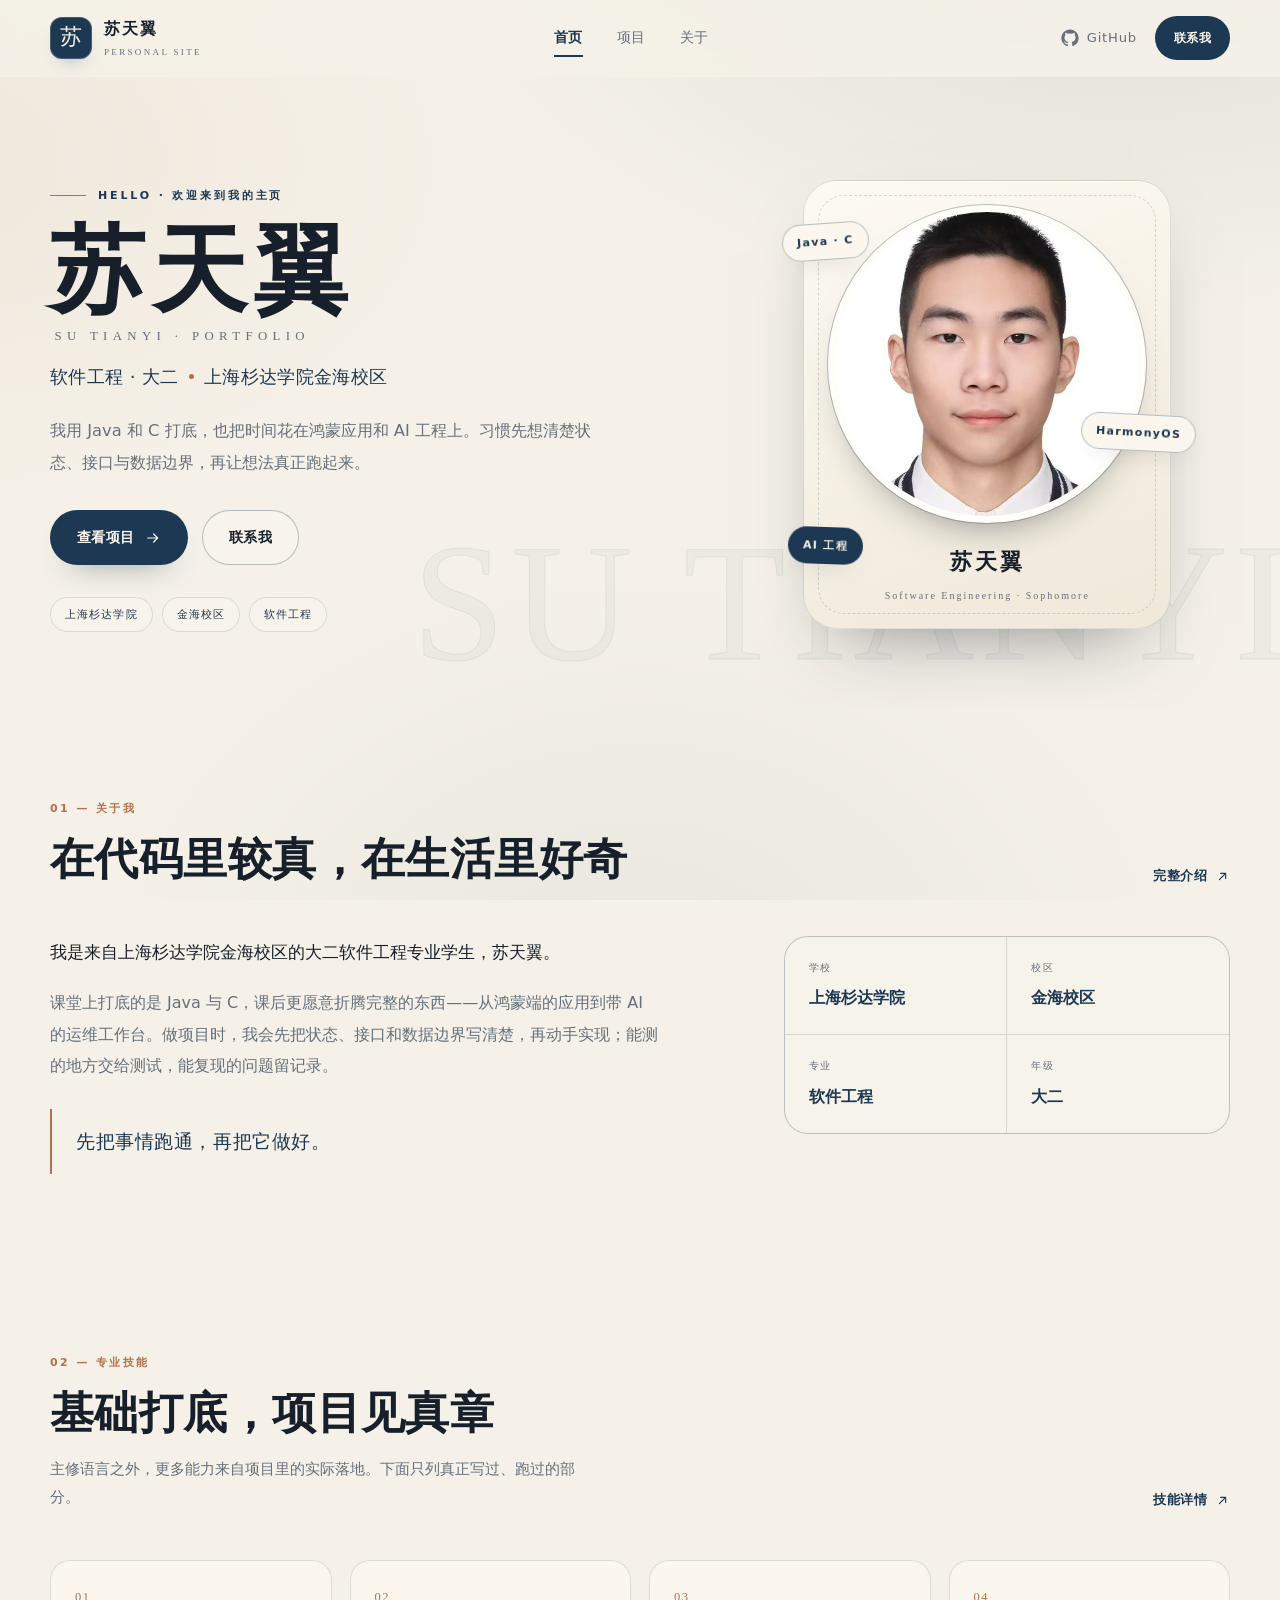
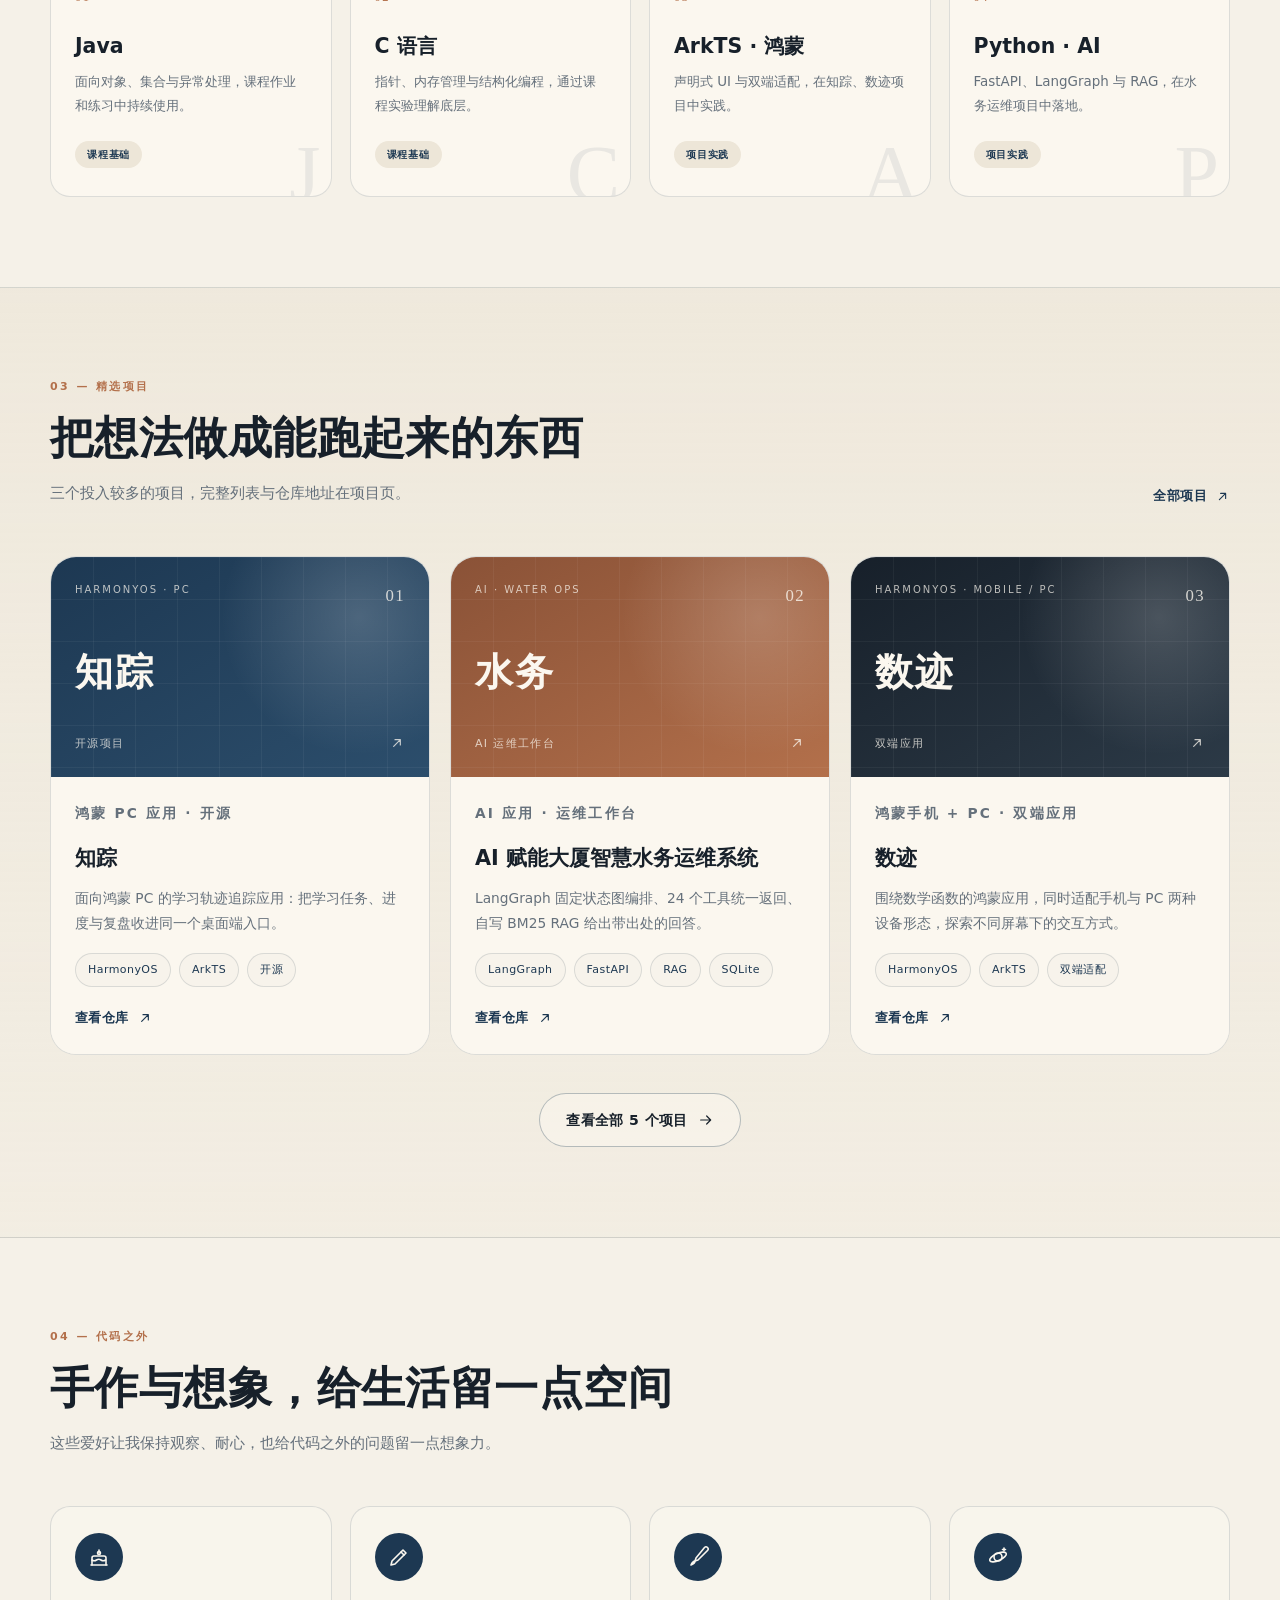
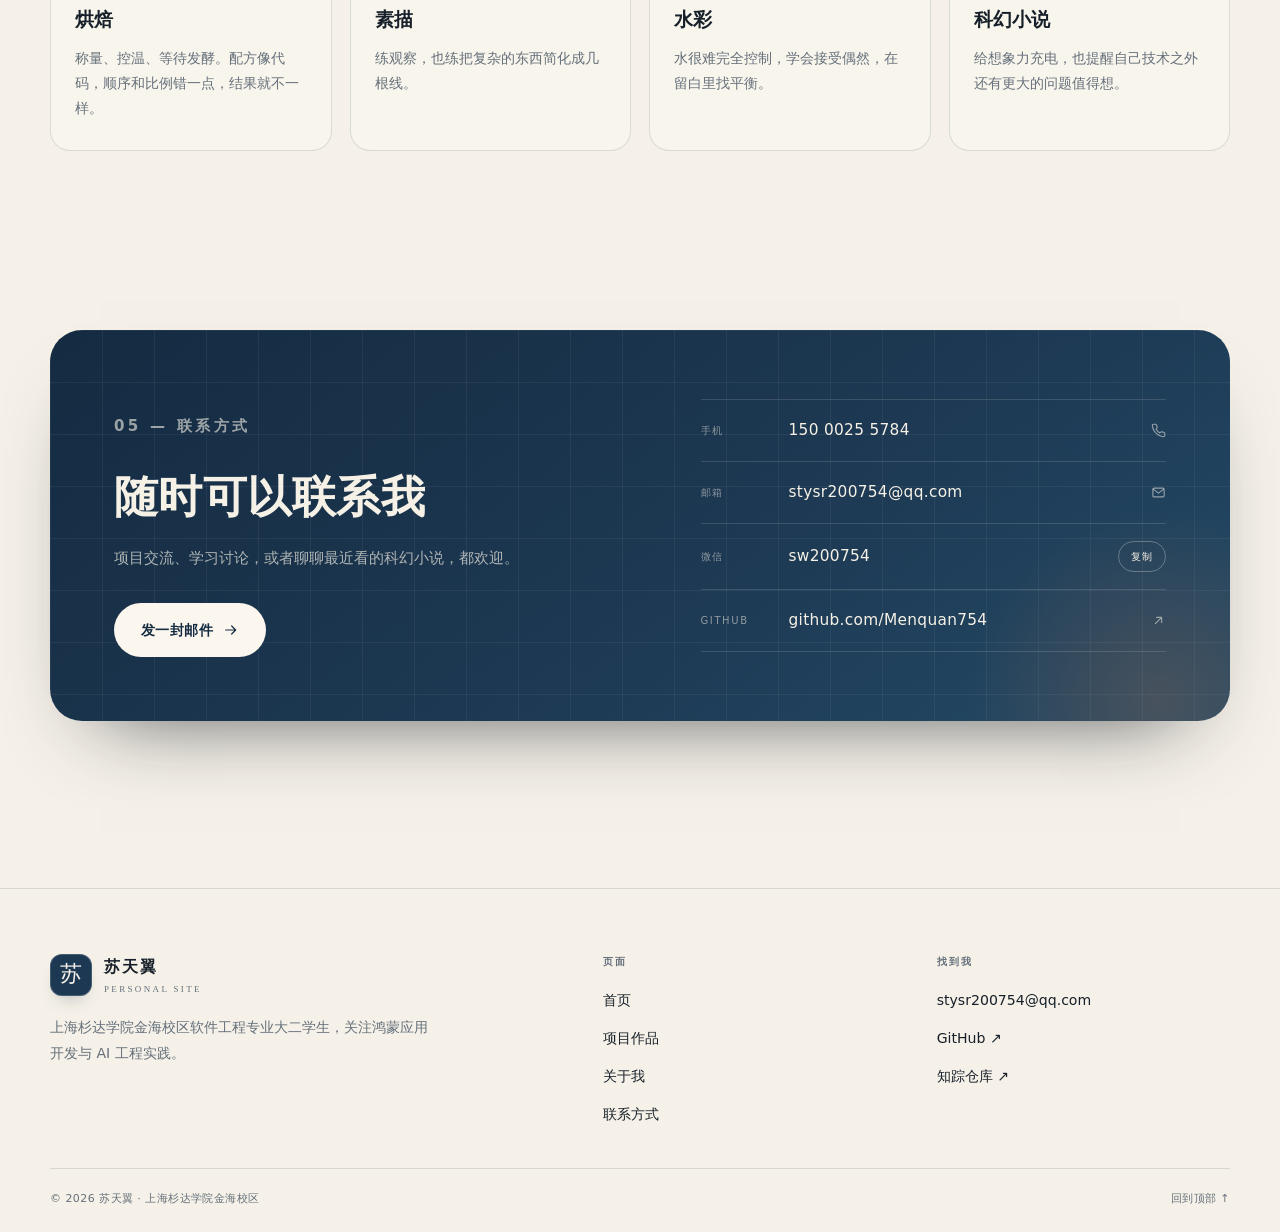
==== index.html @ 103a37ee "Initial commit: 苏天翼个人网站" ====
<!DOCTYPE html>
<html lang="zh-CN">
<head>
  <meta charset="UTF-8">
  <meta name="viewport" content="width=device-width, initial-scale=1.0">
  <title>苏天翼 | 软件工程学生 · 鸿蒙应用与 AI 工程实践</title>
  <meta name="description" content="上海杉达学院金海校区软件工程专业大二学生苏天翼的个人主页，记录鸿蒙应用、AI 工程与校园项目实践。">
  <meta name="author" content="苏天翼">
  <meta name="theme-color" content="#F5F1E8">
  <meta name="keywords" content="苏天翼,上海杉达学院,软件工程,鸿蒙应用,Java,C语言,个人主页">
  <link rel="canonical" href="https://menquan754.github.io/">
  <meta property="og:type" content="website">
  <meta property="og:site_name" content="苏天翼 | 个人主页">
  <meta property="og:locale" content="zh_CN">
  <meta property="og:title" content="苏天翼 | 个人主页">
  <meta property="og:description" content="上海杉达学院金海校区软件工程专业大二学生，关注鸿蒙应用开发与 AI 工程实践。">
  <meta property="og:url" content="https://menquan754.github.io/">
  <meta property="og:image" content="https://menquan754.github.io/assets/avatar.jpg">
  <meta name="twitter:card" content="summary_large_image">
  <link rel="icon" type="image/svg+xml" href="assets/favicon.svg">
  <script>document.documentElement.classList.add('js');</script>
  <link rel="stylesheet" href="css/style.css">
  <script type="application/ld+json">
  {
    "@context": "https://schema.org",
    "@type": "Person",
    "name": "苏天翼",
    "alternateName": "Su Tianyi",
    "url": "https://menquan754.github.io/",
    "image": "https://menquan754.github.io/assets/avatar.jpg",
    "description": "上海杉达学院金海校区软件工程专业大二学生，关注鸿蒙应用开发与 AI 工程实践。",
    "alumniOf": {
      "@type": "CollegeOrUniversity",
      "name": "上海杉达学院"
    },
    "knowsAbout": ["Java", "C 语言", "HarmonyOS 应用开发", "AI 工程", "RAG 检索增强生成"],
    "email": "stysr200754@qq.com",
    "sameAs": ["https://github.com/Menquan754"]
  }
  </script>
</head>
<body id="top">
  <a class="skip-link" href="#main">跳到主要内容</a>

  <header class="site-header">
    <div class="container header-inner">
      <a class="brand" href="index.html" aria-label="苏天翼个人主页">
        <span class="brand-mark" aria-hidden="true">苏</span>
        <span class="brand-text">
          <span class="brand-name">苏天翼</span>
          <span class="brand-sub">Personal Site</span>
        </span>
      </a>

      <nav class="primary-nav" aria-label="主导航">
        <ul>
          <li><a href="index.html" aria-current="page">首页</a></li>
          <li><a href="projects.html">项目</a></li>
          <li><a href="about.html">关于</a></li>
        </ul>
      </nav>

      <div class="header-actions">
        <a class="github-link" href="https://github.com/Menquan754" target="_blank" rel="noopener noreferrer" aria-label="GitHub 主页，在新窗口打开">
          <svg class="icon icon--solid" viewBox="0 0 24 24" aria-hidden="true"><path d="M12 .5C5.65.5.5 5.65.5 12c0 5.1 3.29 9.42 7.86 10.95.58.11.79-.25.79-.56v-2.17c-3.2.7-3.87-1.54-3.87-1.54-.52-1.33-1.28-1.68-1.28-1.68-1.04-.72.08-.7.08-.7 1.15.08 1.76 1.18 1.76 1.18 1.02 1.75 2.68 1.25 3.33.96.1-.74.4-1.25.72-1.53-2.55-.29-5.23-1.28-5.23-5.7 0-1.26.45-2.29 1.18-3.1-.12-.29-.52-1.46.11-3.05 0 0 .97-.31 3.18 1.18a11.1 11.1 0 0 1 5.79 0c2.2-1.49 3.17-1.18 3.17-1.18.63 1.59.23 2.76.11 3.05.74.81 1.18 1.84 1.18 3.1 0 4.43-2.69 5.4-5.25 5.69.41.36.78 1.06.78 2.14v3.17c0 .31.21.67.8.56A11.51 11.51 0 0 0 23.5 12C23.5 5.65 18.35.5 12 .5Z"/></svg>
          <span>GitHub</span>
        </a>
        <a class="btn btn-primary btn-sm" href="#contact">联系我</a>
        <button class="nav-toggle" type="button" aria-expanded="false" aria-controls="mobile-nav" aria-label="打开导航菜单">
          <span></span><span></span><span></span>
        </button>
      </div>
    </div>
  </header>

  <div class="mobile-nav" id="mobile-nav" hidden>
    <nav aria-label="移动端导航">
      <a class="mobile-link" href="index.html" aria-current="page">首页</a>
      <a class="mobile-link" href="projects.html">项目</a>
      <a class="mobile-link" href="about.html">关于</a>
      <a class="mobile-link" href="#contact">联系</a>
    </nav>
    <div class="mobile-contact">
      <a href="mailto:stysr200754@qq.com">
        <svg class="icon" viewBox="0 0 24 24" aria-hidden="true"><rect x="3" y="5" width="18" height="14" rx="2"/><path d="m4 7 8 6 8-6"/></svg>
        邮箱
      </a>
      <a class="is-ghost" href="https://github.com/Menquan754" target="_blank" rel="noopener noreferrer">
        <svg class="icon icon--solid" viewBox="0 0 24 24" aria-hidden="true"><path d="M12 .5C5.65.5.5 5.65.5 12c0 5.1 3.29 9.42 7.86 10.95.58.11.79-.25.79-.56v-2.17c-3.2.7-3.87-1.54-3.87-1.54-.52-1.33-1.28-1.68-1.28-1.68-1.04-.72.08-.7.08-.7 1.15.08 1.76 1.18 1.76 1.18 1.02 1.75 2.68 1.25 3.33.96.1-.74.4-1.25.72-1.53-2.55-.29-5.23-1.28-5.23-5.7 0-1.26.45-2.29 1.18-3.1-.12-.29-.52-1.46.11-3.05 0 0 .97-.31 3.18 1.18a11.1 11.1 0 0 1 5.79 0c2.2-1.49 3.17-1.18 3.17-1.18.63 1.59.23 2.76.11 3.05.74.81 1.18 1.84 1.18 3.1 0 4.43-2.69 5.4-5.25 5.69.41.36.78 1.06.78 2.14v3.17c0 .31.21.67.8.56A11.51 11.51 0 0 0 23.5 12C23.5 5.65 18.35.5 12 .5Z"/></svg>
        GitHub
      </a>
    </div>
  </div>

  <main id="main" tabindex="-1">
    <section class="hero">
      <div class="container hero-grid">
        <div class="hero-copy" data-reveal>
          <p class="eyebrow">Hello · 欢迎来到我的主页</p>
          <h1>
            <span>苏天翼</span>
            <span class="en">Su Tianyi · Portfolio</span>
          </h1>
          <p class="hero-role">
            软件工程 · 大二
            <span class="dot" aria-hidden="true"></span>
            上海杉达学院金海校区
          </p>
          <p class="hero-lead">
            我用 Java 和 C 打底，也把时间花在鸿蒙应用和 AI 工程上。习惯先想清楚状态、接口与数据边界，再让想法真正跑起来。
          </p>
          <div class="hero-actions">
            <a class="btn btn-primary" href="projects.html">
              查看项目
              <svg class="icon" viewBox="0 0 24 24" aria-hidden="true"><path d="M4 12h15M13 6l6 6-6 6"/></svg>
            </a>
            <a class="btn btn-ghost" href="#contact">联系我</a>
          </div>
          <ul class="hero-meta" aria-label="基本信息">
            <li>上海杉达学院</li>
            <li>金海校区</li>
            <li>软件工程</li>
          </ul>
        </div>

        <div class="hero-portrait" data-reveal style="--i: 1">
          <div class="portrait-card">
            <span class="float-badge badge-a">Java · C</span>
            <span class="float-badge badge-b">HarmonyOS</span>
            <span class="float-badge badge-c">AI 工程</span>
            <div class="portrait-photo">
              <img src="assets/avatar.jpg" alt="苏天翼的证件照" width="600" height="840">
            </div>
            <div class="portrait-caption">
              <strong>苏天翼</strong>
              <span>Software Engineering · Sophomore</span>
            </div>
          </div>
        </div>
      </div>
    </section>

    <section class="section" id="about">
      <div class="container">
        <div class="section-head" data-reveal>
          <div class="head-main">
            <p class="section-kicker">01 — 关于我</p>
            <h2>在代码里较真，在生活里好奇</h2>
          </div>
          <a class="text-link" href="about.html">
            完整介绍
            <svg class="icon" viewBox="0 0 24 24" aria-hidden="true"><path d="M7 17 17 7M9 7h8v8"/></svg>
          </a>
        </div>

        <div class="about-preview">
          <div class="about-copy" data-reveal>
            <p class="lead">我是来自上海杉达学院金海校区的大二软件工程专业学生，苏天翼。</p>
            <p>
              课堂上打底的是 Java 与 C，课后更愿意折腾完整的东西——从鸿蒙端的应用到带 AI 的运维工作台。做项目时，我会先把状态、接口和数据边界写清楚，再动手实现；能测的地方交给测试，能复现的问题留记录。
            </p>
            <blockquote>先把事情跑通，再把它做好。</blockquote>
          </div>

          <div class="fact-grid" data-reveal style="--i: 1" aria-label="个人信息">
            <div class="fact">
              <span>学校</span>
              <strong>上海杉达学院</strong>
            </div>
            <div class="fact">
              <span>校区</span>
              <strong>金海校区</strong>
            </div>
            <div class="fact">
              <span>专业</span>
              <strong>软件工程</strong>
            </div>
            <div class="fact">
              <span>年级</span>
              <strong>大二</strong>
            </div>
          </div>
        </div>
      </div>
    </section>

    <section class="section" id="skills">
      <div class="container">
        <div class="section-head" data-reveal>
          <div class="head-main">
            <p class="section-kicker">02 — 专业技能</p>
            <h2>基础打底，项目见真章</h2>
            <p class="section-desc">主修语言之外，更多能力来自项目里的实际落地。下面只列真正写过、跑过的部分。</p>
          </div>
          <a class="text-link" href="about.html#skills">
            技能详情
            <svg class="icon" viewBox="0 0 24 24" aria-hidden="true"><path d="M7 17 17 7M9 7h8v8"/></svg>
          </a>
        </div>

        <div class="skill-grid">
          <article class="skill-card" data-letter="J" data-reveal>
            <span class="skill-index">01</span>
            <h3>Java</h3>
            <p>面向对象、集合与异常处理，课程作业和练习中持续使用。</p>
            <span class="skill-level">课程基础</span>
          </article>

          <article class="skill-card" data-letter="C" data-reveal style="--i: 1">
            <span class="skill-index">02</span>
            <h3>C 语言</h3>
            <p>指针、内存管理与结构化编程，通过课程实验理解底层。</p>
            <span class="skill-level">课程基础</span>
          </article>

          <article class="skill-card" data-letter="A" data-reveal style="--i: 2">
            <span class="skill-index">03</span>
            <h3>ArkTS · 鸿蒙</h3>
            <p>声明式 UI 与双端适配，在知踪、数迹项目中实践。</p>
            <span class="skill-level">项目实践</span>
          </article>

          <article class="skill-card" data-letter="P" data-reveal style="--i: 3">
            <span class="skill-index">04</span>
            <h3>Python · AI</h3>
            <p>FastAPI、LangGraph 与 RAG，在水务运维项目中落地。</p>
            <span class="skill-level">项目实践</span>
          </article>
        </div>
      </div>
    </section>

    <section class="section band" id="featured">
      <div class="container">
        <div class="section-head" data-reveal>
          <div class="head-main">
            <p class="section-kicker">03 — 精选项目</p>
            <h2>把想法做成能跑起来的东西</h2>
            <p class="section-desc">三个投入较多的项目，完整列表与仓库地址在项目页。</p>
          </div>
          <a class="text-link" href="projects.html">
            全部项目
            <svg class="icon" viewBox="0 0 24 24" aria-hidden="true"><path d="M7 17 17 7M9 7h8v8"/></svg>
          </a>
        </div>

        <div class="project-grid">
          <a class="project-card" href="https://github.com/Menquan754/zhizong-harmonyos-learning-tracker" target="_blank" rel="noopener noreferrer" aria-label="知踪，鸿蒙 PC 应用，在新窗口打开 GitHub 仓库" data-reveal>
            <div class="project-cover variant-navy">
              <div class="cover-top">
                <span class="cover-type">HarmonyOS · PC</span>
                <span class="cover-index">01</span>
              </div>
              <div class="cover-glyph">知踪</div>
              <div class="cover-foot">
                <span>开源项目</span>
                <svg class="icon" viewBox="0 0 24 24" aria-hidden="true"><path d="M7 17 17 7M9 7h8v8"/></svg>
              </div>
            </div>
            <div class="project-body">
              <p class="project-kicker">鸿蒙 PC 应用 · 开源</p>
              <h3>知踪</h3>
              <p>面向鸿蒙 PC 的学习轨迹追踪应用：把学习任务、进度与复盘收进同一个桌面端入口。</p>
              <ul class="tags">
                <li>HarmonyOS</li>
                <li>ArkTS</li>
                <li>开源</li>
              </ul>
              <span class="project-link">
                查看仓库
                <svg class="icon" viewBox="0 0 24 24" aria-hidden="true"><path d="M7 17 17 7M9 7h8v8"/></svg>
              </span>
            </div>
          </a>

          <a class="project-card" href="https://github.com/Menquan754/Personal-Introduction" target="_blank" rel="noopener noreferrer" aria-label="AI 赋能大厦智慧水务运维系统，在新窗口打开 GitHub 仓库" data-reveal style="--i: 1">
            <div class="project-cover variant-clay">
              <div class="cover-top">
                <span class="cover-type">AI · Water Ops</span>
                <span class="cover-index">02</span>
              </div>
              <div class="cover-glyph">水务</div>
              <div class="cover-foot">
                <span>AI 运维工作台</span>
                <svg class="icon" viewBox="0 0 24 24" aria-hidden="true"><path d="M7 17 17 7M9 7h8v8"/></svg>
              </div>
            </div>
            <div class="project-body">
              <p class="project-kicker">AI 应用 · 运维工作台</p>
              <h3>AI 赋能大厦智慧水务运维系统</h3>
              <p>LangGraph 固定状态图编排、24 个工具统一返回、自写 BM25 RAG 给出带出处的回答。</p>
              <ul class="tags">
                <li>LangGraph</li>
                <li>FastAPI</li>
                <li>RAG</li>
                <li>SQLite</li>
              </ul>
              <span class="project-link">
                查看仓库
                <svg class="icon" viewBox="0 0 24 24" aria-hidden="true"><path d="M7 17 17 7M9 7h8v8"/></svg>
              </span>
            </div>
          </a>

          <a class="project-card" href="https://github.com/Menquan754/harmonyos.math.function.shuji" target="_blank" rel="noopener noreferrer" aria-label="数迹，鸿蒙手机与 PC 双端应用，在新窗口打开 GitHub 仓库" data-reveal style="--i: 2">
            <div class="project-cover variant-ink">
              <div class="cover-top">
                <span class="cover-type">HarmonyOS · Mobile / PC</span>
                <span class="cover-index">03</span>
              </div>
              <div class="cover-glyph">数迹</div>
              <div class="cover-foot">
                <span>双端应用</span>
                <svg class="icon" viewBox="0 0 24 24" aria-hidden="true"><path d="M7 17 17 7M9 7h8v8"/></svg>
              </div>
            </div>
            <div class="project-body">
              <p class="project-kicker">鸿蒙手机 + PC · 双端应用</p>
              <h3>数迹</h3>
              <p>围绕数学函数的鸿蒙应用，同时适配手机与 PC 两种设备形态，探索不同屏幕下的交互方式。</p>
              <ul class="tags">
                <li>HarmonyOS</li>
                <li>ArkTS</li>
                <li>双端适配</li>
              </ul>
              <span class="project-link">
                查看仓库
                <svg class="icon" viewBox="0 0 24 24" aria-hidden="true"><path d="M7 17 17 7M9 7h8v8"/></svg>
              </span>
            </div>
          </a>
        </div>

        <div class="section-more" data-reveal>
          <a class="btn btn-ghost" href="projects.html">
            查看全部 5 个项目
            <svg class="icon" viewBox="0 0 24 24" aria-hidden="true"><path d="M4 12h15M13 6l6 6-6 6"/></svg>
          </a>
        </div>
      </div>
    </section>

    <section class="section" id="life">
      <div class="container">
        <div class="section-head" data-reveal>
          <div class="head-main">
            <p class="section-kicker">04 — 代码之外</p>
            <h2>手作与想象，给生活留一点空间</h2>
            <p class="section-desc">这些爱好让我保持观察、耐心，也给代码之外的问题留一点想象力。</p>
          </div>
        </div>

        <div class="hobby-grid">
          <article class="hobby-card" data-reveal>
            <span class="hobby-icon" aria-hidden="true">
              <svg viewBox="0 0 24 24"><path d="M4 20h16"/><path d="M5 20v-7a2 2 0 0 1 2-2h10a2 2 0 0 1 2 2v7"/><path d="M5 15c1.5 1 3 1 4.5 0s3-1 4.5 0 3 1 4.5 0"/><path d="M12 8V5"/><path d="M12 9.5a1.5 1.5 0 1 0 0-3 1.5 1.5 0 0 0 0 3Z"/></svg>
            </span>
            <h3>烘焙</h3>
            <p>称量、控温、等待发酵。配方像代码，顺序和比例错一点，结果就不一样。</p>
          </article>

          <article class="hobby-card" data-reveal style="--i: 1">
            <span class="hobby-icon" aria-hidden="true">
              <svg viewBox="0 0 24 24"><path d="m4 20 1-4L16 5l3 3L8 19l-4 1Z"/><path d="m14 7 3 3"/></svg>
            </span>
            <h3>素描</h3>
            <p>练观察，也练把复杂的东西简化成几根线。</p>
          </article>

          <article class="hobby-card" data-reveal style="--i: 2">
            <span class="hobby-icon" aria-hidden="true">
              <svg viewBox="0 0 24 24"><path d="M18.5 2.5a2.1 2.1 0 0 1 3 3L12 15l-3 1 1-3 8.5-10.5Z"/><path d="M9 16c-1.5 0-3 1.5-4 4 2.5-1 4-2.5 4-4Z"/></svg>
            </span>
            <h3>水彩</h3>
            <p>水很难完全控制，学会接受偶然，在留白里找平衡。</p>
          </article>

          <article class="hobby-card" data-reveal style="--i: 3">
            <span class="hobby-icon" aria-hidden="true">
              <svg viewBox="0 0 24 24"><circle cx="12" cy="12" r="4"/><ellipse cx="12" cy="12" rx="9" ry="3.5" transform="rotate(-24 12 12)"/><path d="M18 3v3M16.5 4.5h3"/></svg>
            </span>
            <h3>科幻小说</h3>
            <p>给想象力充电，也提醒自己技术之外还有更大的问题值得想。</p>
          </article>
        </div>
      </div>
    </section>

    <section class="section" id="contact">
      <div class="container">
        <div class="contact-panel" data-reveal>
          <div class="contact-main">
            <p class="section-kicker">05 — 联系方式</p>
            <h2>随时可以联系我</h2>
            <p>项目交流、学习讨论，或者聊聊最近看的科幻小说，都欢迎。</p>
            <a class="btn btn-light" href="mailto:stysr200754@qq.com">
              发一封邮件
              <svg class="icon" viewBox="0 0 24 24" aria-hidden="true"><path d="M4 12h15M13 6l6 6-6 6"/></svg>
            </a>
          </div>

          <ul class="contact-list">
            <li>
              <span class="contact-label">手机</span>
              <a class="contact-value" href="tel:+8615000255784">150 0025 5784</a>
              <svg class="icon" viewBox="0 0 24 24" aria-hidden="true"><path d="M22 16.92v3a2 2 0 0 1-2.18 2 19.79 19.79 0 0 1-8.63-3.07 19.5 19.5 0 0 1-6-6A19.79 19.79 0 0 1 2.12 4.18 2 2 0 0 1 4.11 2h3a2 2 0 0 1 2 1.72c.12.9.34 1.78.66 2.62a2 2 0 0 1-.45 2.11L8.1 9.9a16 16 0 0 0 6 6l1.45-1.22a2 2 0 0 1 2.11-.45c.84.32 1.72.54 2.62.66A2 2 0 0 1 22 16.92Z"/></svg>
            </li>
            <li>
              <span class="contact-label">邮箱</span>
              <a class="contact-value" href="mailto:stysr200754@qq.com">stysr200754@qq.com</a>
              <svg class="icon" viewBox="0 0 24 24" aria-hidden="true"><rect x="3" y="5" width="18" height="14" rx="2"/><path d="m4 7 8 6 8-6"/></svg>
            </li>
            <li>
              <span class="contact-label">微信</span>
              <span class="contact-value">sw200754</span>
              <button class="copy-btn" type="button" data-copy="sw200754" aria-label="复制微信号 sw200754">复制</button>
            </li>
            <li>
              <span class="contact-label">GitHub</span>
              <a class="contact-value" href="https://github.com/Menquan754" target="_blank" rel="noopener noreferrer">github.com/Menquan754</a>
              <svg class="icon" viewBox="0 0 24 24" aria-hidden="true"><path d="M7 17 17 7M9 7h8v8"/></svg>
            </li>
          </ul>
        </div>
      </div>
    </section>
  </main>

  <footer class="site-footer">
    <div class="container">
      <div class="footer-grid">
        <div class="footer-brand">
          <a class="brand" href="index.html" aria-label="返回首页">
            <span class="brand-mark" aria-hidden="true">苏</span>
            <span class="brand-text">
              <span class="brand-name">苏天翼</span>
              <span class="brand-sub">Personal Site</span>
            </span>
          </a>
          <p>上海杉达学院金海校区软件工程专业大二学生，关注鸿蒙应用开发与 AI 工程实践。</p>
        </div>

        <div>
          <p class="footer-title">页面</p>
          <ul class="footer-links">
            <li><a href="index.html">首页</a></li>
            <li><a href="projects.html">项目作品</a></li>
            <li><a href="about.html">关于我</a></li>
            <li><a href="#contact">联系方式</a></li>
          </ul>
        </div>

        <div>
          <p class="footer-title">找到我</p>
          <ul class="footer-links">
            <li><a href="mailto:stysr200754@qq.com">stysr200754@qq.com</a></li>
            <li><a href="https://github.com/Menquan754" target="_blank" rel="noopener noreferrer">GitHub ↗</a></li>
            <li><a href="https://github.com/Menquan754/zhizong-harmonyos-learning-tracker" target="_blank" rel="noopener noreferrer">知踪仓库 ↗</a></li>
          </ul>
        </div>
      </div>

      <div class="footer-bottom">
        <span>© <span data-year>2026</span> 苏天翼 · 上海杉达学院金海校区</span>
        <a href="#top">回到顶部 ↑</a>
      </div>
    </div>
  </footer>

  <div class="toast" id="toast" role="status" aria-live="polite"></div>
  <script src="js/main.js" defer></script>
</body>
</html>
---- css/style.css ----
/* =========================================================
   苏天翼 · 个人主页
   设计系统：米白纸感 + 藏青主色 + 暖赭点缀
   ========================================================= */

/* ---------- 1. Design tokens ---------- */
:root {
  --paper: #f5f1e8;
  --paper-raised: #fbf7ef;
  --paper-deep: #ede6d8;
  --ink: #17202a;
  --navy: #1d3852;
  --navy-deep: #142b41;
  --navy-soft: #31536f;
  --muted: #65707b;
  --line: rgba(29, 56, 82, 0.14);
  --line-strong: rgba(29, 56, 82, 0.3);
  --accent: #b3704b;
  --accent-soft: #efddcc;
  --radius: 20px;
  --radius-lg: 28px;
  --shadow-card: 0 26px 60px -40px rgba(23, 32, 42, 0.5);
  --shadow-soft: 0 18px 44px -36px rgba(23, 32, 42, 0.55);
  --font-sans: "PingFang SC", "Hiragino Sans GB", "Microsoft YaHei", "Noto Sans SC", system-ui, -apple-system, sans-serif;
  --font-serif: "Songti SC", "STSong", Georgia, "Times New Roman", serif;
  --maxw: 1180px;
  --header-h: 76px;
}

/* ---------- 2. Base ---------- */
*,
*::before,
*::after {
  box-sizing: border-box;
}

html {
  scroll-behavior: smooth;
  scroll-padding-top: calc(var(--header-h) + 24px);
}

body {
  margin: 0;
  font-family: var(--font-sans);
  font-size: 16px;
  line-height: 1.75;
  color: var(--ink);
  background-color: var(--paper);
  background-image:
    radial-gradient(1100px 620px at 88% -8%, rgba(29, 56, 82, 0.1), transparent 62%),
    radial-gradient(820px 520px at -6% 18%, rgba(179, 112, 75, 0.08), transparent 65%),
    radial-gradient(900px 700px at 50% 110%, rgba(29, 56, 82, 0.06), transparent 60%);
  background-attachment: scroll;
  -webkit-font-smoothing: antialiased;
  text-rendering: optimizeLegibility;
  overflow-x: hidden;
}

img {
  display: block;
  max-width: 100%;
}

a {
  color: inherit;
}

button,
input,
select,
textarea {
  font: inherit;
}

[hidden] {
  display: none !important;
}

::selection {
  background: var(--navy);
  color: var(--paper-raised);
}

:focus-visible {
  outline: 2px solid var(--accent);
  outline-offset: 3px;
  border-radius: 4px;
}

::-webkit-scrollbar {
  width: 10px;
}

::-webkit-scrollbar-track {
  background: var(--paper);
}

::-webkit-scrollbar-thumb {
  background: rgba(29, 56, 82, 0.26);
  border: 3px solid var(--paper);
  border-radius: 10px;
}

.container {
  width: min(calc(100% - 64px), var(--maxw));
  margin-inline: auto;
}

/* ---------- 3. Utilities ---------- */
.icon {
  width: 1.1em;
  height: 1.1em;
  flex: none;
  fill: none;
  stroke: currentColor;
  stroke-width: 1.8;
  stroke-linecap: round;
  stroke-linejoin: round;
}

.icon--solid {
  fill: currentColor;
  stroke: none;
}

.skip-link {
  position: absolute;
  left: -999px;
  top: 12px;
  z-index: 200;
  padding: 10px 18px;
  border-radius: 999px;
  background: var(--navy);
  color: var(--paper-raised);
  font-size: 0.82rem;
  text-decoration: none;
}

.skip-link:focus {
  left: 12px;
}

.eyebrow {
  display: inline-flex;
  align-items: center;
  gap: 12px;
  margin: 0 0 18px;
  font-size: 11px;
  font-weight: 600;
  letter-spacing: 0.26em;
  text-transform: uppercase;
  color: var(--navy);
}

.eyebrow::before {
  content: "";
  width: 36px;
  height: 1px;
  background: var(--accent);
}

.btn {
  display: inline-flex;
  align-items: center;
  justify-content: center;
  gap: 10px;
  padding: 14px 26px;
  border: 1px solid transparent;
  border-radius: 999px;
  font-size: 0.88rem;
  font-weight: 600;
  letter-spacing: 0.03em;
  text-decoration: none;
  cursor: pointer;
  transition: transform 0.3s ease, box-shadow 0.3s ease, background-color 0.3s ease,
    color 0.3s ease, border-color 0.3s ease;
}

.btn .icon {
  width: 16px;
  height: 16px;
  transition: transform 0.3s ease;
}

.btn:hover .icon {
  transform: translate(2px, -2px);
}

.btn-primary {
  background: var(--navy);
  color: var(--paper-raised);
  box-shadow: 0 16px 30px -22px rgba(29, 56, 82, 0.9);
}

.btn-primary:hover {
  background: var(--navy-deep);
  transform: translateY(-2px);
  box-shadow: 0 22px 40px -24px rgba(20, 43, 65, 0.9);
}

.btn-ghost {
  border-color: var(--line-strong);
  background: rgba(251, 247, 239, 0.5);
  color: var(--ink);
}

.btn-ghost:hover {
  border-color: var(--navy);
  color: var(--navy);
  background: var(--paper-raised);
  transform: translateY(-2px);
}

.btn-light {
  background: var(--paper-raised);
  color: var(--navy-deep);
}

.btn-light:hover {
  background: #ffffff;
  transform: translateY(-2px);
}

.btn-sm {
  padding: 10px 18px;
  font-size: 0.78rem;
}

.text-link {
  display: inline-flex;
  align-items: center;
  gap: 8px;
  font-size: 0.82rem;
  font-weight: 600;
  letter-spacing: 0.03em;
  color: var(--navy);
  text-decoration: none;
  white-space: nowrap;
}

.text-link .icon {
  width: 15px;
  height: 15px;
  transition: transform 0.3s ease;
}

.text-link:hover .icon {
  transform: translate(3px, -3px);
}

/* ---------- 4. Header ---------- */
.site-header {
  position: sticky;
  top: 0;
  z-index: 60;
  background: rgba(245, 241, 232, 0.86);
  -webkit-backdrop-filter: blur(14px);
  backdrop-filter: blur(14px);
  border-bottom: 1px solid transparent;
  transition: border-color 0.3s ease, box-shadow 0.3s ease;
}

.site-header.is-scrolled {
  border-bottom-color: var(--line);
  box-shadow: 0 18px 40px -38px rgba(23, 32, 42, 0.7);
}

.header-inner {
  display: flex;
  align-items: center;
  justify-content: space-between;
  gap: 24px;
  height: var(--header-h);
}

.brand {
  display: inline-flex;
  align-items: center;
  gap: 12px;
  color: var(--ink);
  text-decoration: none;
}

.brand-mark {
  display: grid;
  place-items: center;
  width: 42px;
  height: 42px;
  border-radius: 12px;
  background: var(--navy);
  color: var(--paper);
  font-family: var(--font-serif);
  font-size: 1.35rem;
  line-height: 1;
  box-shadow: inset 0 0 0 1px rgba(255, 255, 255, 0.18), 0 10px 20px -14px rgba(29, 56, 82, 0.9);
}

.brand-text {
  display: flex;
  flex-direction: column;
  gap: 2px;
}

.brand-name {
  font-size: 0.98rem;
  font-weight: 600;
  letter-spacing: 0.12em;
}

.brand-sub {
  font-family: var(--font-serif);
  font-size: 9px;
  letter-spacing: 0.26em;
  text-transform: uppercase;
  color: var(--muted);
}

.primary-nav ul {
  display: flex;
  gap: 34px;
  margin: 0;
  padding: 0;
  list-style: none;
}

.primary-nav a {
  position: relative;
  display: inline-block;
  padding: 6px 0;
  font-size: 0.9rem;
  letter-spacing: 0.04em;
  color: var(--muted);
  text-decoration: none;
  transition: color 0.25s ease;
}

.primary-nav a::after {
  content: "";
  position: absolute;
  left: 0;
  bottom: 0;
  width: 0;
  height: 1.5px;
  background: var(--navy);
  transition: width 0.3s ease;
}

.primary-nav a:hover {
  color: var(--navy);
}

.primary-nav a:hover::after {
  width: 100%;
}

.primary-nav a[aria-current="page"] {
  color: var(--navy);
  font-weight: 600;
}

.primary-nav a[aria-current="page"]::after {
  width: 100%;
}

.header-actions {
  display: flex;
  align-items: center;
  gap: 18px;
}

.github-link {
  display: inline-flex;
  align-items: center;
  gap: 8px;
  font-size: 0.82rem;
  letter-spacing: 0.06em;
  color: var(--muted);
  text-decoration: none;
  transition: color 0.25s ease;
}

.github-link:hover {
  color: var(--navy);
}

.github-link .icon {
  width: 18px;
  height: 18px;
}

.nav-toggle {
  display: none;
  position: relative;
  width: 42px;
  height: 42px;
  padding: 0;
  border: 1px solid var(--line-strong);
  border-radius: 12px;
  background: transparent;
  cursor: pointer;
}

.nav-toggle span {
  position: absolute;
  left: 12px;
  right: 12px;
  height: 1.5px;
  border-radius: 2px;
  background: var(--ink);
  transition: transform 0.3s ease, opacity 0.3s ease;
}

.nav-toggle span:nth-child(1) {
  top: 14px;
}

.nav-toggle span:nth-child(2) {
  top: 20px;
}

.nav-toggle span:nth-child(3) {
  top: 26px;
}

.nav-toggle.is-open span:nth-child(1) {
  transform: translateY(6px) rotate(45deg);
}

.nav-toggle.is-open span:nth-child(2) {
  opacity: 0;
}

.nav-toggle.is-open span:nth-child(3) {
  transform: translateY(-6px) rotate(-45deg);
}

.mobile-nav {
  display: none;
  position: fixed;
  top: var(--header-h);
  left: 0;
  right: 0;
  z-index: 59;
  padding: 16px 24px 28px;
  background: rgba(245, 241, 232, 0.98);
  border-bottom: 1px solid var(--line);
  box-shadow: 0 30px 50px -32px rgba(23, 32, 42, 0.55);
  -webkit-backdrop-filter: blur(18px);
  backdrop-filter: blur(18px);
}

.mobile-nav nav {
  display: grid;
  gap: 0;
}

.mobile-link {
  padding: 14px 4px;
  font-size: 1rem;
  text-decoration: none;
  border-bottom: 1px solid var(--line);
}

.mobile-link[aria-current="page"] {
  color: var(--navy);
  font-weight: 600;
}

.mobile-contact {
  display: flex;
  flex-wrap: wrap;
  gap: 10px;
  margin-top: 20px;
}

.mobile-contact a {
  display: inline-flex;
  align-items: center;
  gap: 8px;
  padding: 10px 14px;
  border-radius: 999px;
  background: var(--navy);
  color: var(--paper);
  font-size: 0.8rem;
  text-decoration: none;
}

.mobile-contact a.is-ghost {
  background: transparent;
  color: var(--navy);
  border: 1px solid var(--line-strong);
}

/* ---------- 5. Hero ---------- */
.hero {
  position: relative;
  overflow: hidden;
  padding: clamp(54px, 8vw, 100px) 0 clamp(48px, 6vw, 80px);
}

.hero::after {
  content: "SU TIANYI";
  position: absolute;
  right: -0.1em;
  bottom: -0.24em;
  z-index: 0;
  font-family: var(--font-serif);
  font-size: clamp(5rem, 13vw, 11rem);
  letter-spacing: 0.04em;
  white-space: nowrap;
  color: rgba(29, 56, 82, 0.035);
  -webkit-text-stroke: 1px rgba(29, 56, 82, 0.07);
  pointer-events: none;
}

.hero-grid {
  position: relative;
  z-index: 1;
  display: grid;
  grid-template-columns: minmax(0, 1.12fr) minmax(0, 0.88fr);
  gap: clamp(36px, 6vw, 86px);
  align-items: center;
}

.hero h1 {
  display: flex;
  flex-direction: column;
  gap: 12px;
  margin: 0 0 18px;
  font-size: clamp(3.6rem, 7.4vw, 6.1rem);
  font-weight: 600;
  line-height: 1;
  letter-spacing: 0.07em;
}

.hero h1 .en {
  margin-left: 0.35em;
  font-family: var(--font-serif);
  font-size: clamp(0.66rem, 1vw, 0.82rem);
  font-weight: 400;
  letter-spacing: 0.42em;
  text-transform: uppercase;
  color: var(--muted);
}

.hero-role {
  display: flex;
  flex-wrap: wrap;
  align-items: center;
  gap: 10px;
  margin: 0;
  font-size: clamp(1rem, 1.5vw, 1.15rem);
  font-weight: 500;
  letter-spacing: 0.02em;
  color: var(--navy);
}

.hero-role .dot {
  width: 5px;
  height: 5px;
  border-radius: 50%;
  background: var(--accent);
}

.hero-lead {
  max-width: 34rem;
  margin: 22px 0 32px;
  font-size: 1.02rem;
  line-height: 1.95;
  color: var(--muted);
}

.hero-actions {
  display: flex;
  flex-wrap: wrap;
  gap: 14px;
}

.hero-meta {
  display: flex;
  flex-wrap: wrap;
  gap: 9px;
  margin: 32px 0 0;
  padding: 0;
  list-style: none;
}

.hero-meta li {
  padding: 7px 14px;
  border: 1px solid var(--line);
  border-radius: 999px;
  background: rgba(251, 247, 239, 0.6);
  font-size: 11px;
  letter-spacing: 0.1em;
  color: var(--navy);
}

.hero-portrait {
  position: relative;
  display: flex;
  justify-content: center;
}

.portrait-card {
  position: relative;
  width: min(368px, 100%);
  padding: 24px;
  border: 1px solid var(--line);
  border-radius: 34px;
  background: linear-gradient(160deg, #fdfaf3 0%, #f0e8d9 100%);
  box-shadow: 0 34px 74px -38px rgba(23, 32, 42, 0.55), inset 0 1px 0 rgba(255, 255, 255, 0.7);
}

.portrait-card::before {
  content: "";
  position: absolute;
  inset: 14px;
  border: 1px dashed rgba(29, 56, 82, 0.18);
  border-radius: 26px;
  pointer-events: none;
}

.portrait-photo {
  position: relative;
  z-index: 1;
  width: 100%;
  aspect-ratio: 1 / 1;
  overflow: hidden;
  border: 7px solid rgba(255, 253, 248, 0.95);
  border-radius: 50%;
  background: #ffffff;
  box-shadow: 0 0 0 1px var(--line-strong), 0 22px 42px -26px rgba(23, 32, 42, 0.6);
}

.portrait-photo img {
  width: 100%;
  height: 100%;
  object-fit: cover;
  object-position: center 16%;
}

.portrait-caption {
  position: relative;
  z-index: 1;
  margin-top: 20px;
  text-align: center;
}

.portrait-caption strong {
  display: block;
  font-size: 1.35rem;
  font-weight: 600;
  letter-spacing: 0.14em;
}

.portrait-caption span {
  display: block;
  margin-top: 6px;
  font-family: var(--font-serif);
  font-size: 10px;
  letter-spacing: 0.2em;
  color: var(--muted);
}

.float-badge {
  position: absolute;
  z-index: 3;
  padding: 8px 14px;
  border: 1px solid var(--line-strong);
  border-radius: 999px;
  background: rgba(251, 247, 239, 0.94);
  font-size: 11px;
  font-weight: 600;
  letter-spacing: 0.12em;
  color: var(--navy);
  box-shadow: 0 10px 24px -16px rgba(23, 32, 42, 0.5);
  -webkit-backdrop-filter: blur(6px);
  backdrop-filter: blur(6px);
}

.badge-a {
  top: 42px;
  left: -22px;
  transform: rotate(-4deg);
}

.badge-b {
  top: 52%;
  right: -26px;
  transform: rotate(3deg);
}

.badge-c {
  bottom: 64px;
  left: -16px;
  transform: rotate(2deg);
  background: var(--navy);
  color: var(--paper);
  border-color: transparent;
}

/* ---------- 6. Section shell ---------- */
.section {
  position: relative;
  padding: clamp(60px, 7vw, 96px) 0;
}

.section-head {
  display: flex;
  align-items: flex-end;
  justify-content: space-between;
  gap: 36px;
  margin-bottom: clamp(30px, 4vw, 48px);
}

.section-head .head-main {
  max-width: 44rem;
}

.section-kicker {
  margin: 0 0 14px;
  font-size: 11px;
  font-weight: 600;
  letter-spacing: 0.22em;
  text-transform: uppercase;
  color: var(--accent);
}

.section-head h2,
.contact-main h2 {
  margin: 0;
  font-size: clamp(1.85rem, 3.4vw, 2.75rem);
  font-weight: 600;
  line-height: 1.28;
  letter-spacing: 0.01em;
}

.section-desc {
  max-width: 34rem;
  margin: 14px 0 0;
  font-size: 0.94rem;
  line-height: 1.85;
  color: var(--muted);
}

.band {
  background: linear-gradient(180deg, rgba(237, 230, 216, 0.72), rgba(237, 230, 216, 0.35));
  border-top: 1px solid var(--line);
  border-bottom: 1px solid var(--line);
}

/* ---------- 7. About preview ---------- */
.about-preview {
  display: grid;
  grid-template-columns: minmax(0, 1.2fr) minmax(0, 0.8fr);
  gap: clamp(32px, 5vw, 72px);
  align-items: start;
}

.about-copy p {
  max-width: 38rem;
  margin: 0 0 18px;
  line-height: 1.95;
  color: var(--muted);
}

.about-copy .lead {
  font-size: 1.08rem;
  color: var(--ink);
}

.about-copy blockquote {
  margin: 28px 0 0;
  padding: 16px 0 16px 24px;
  border-left: 2px solid var(--accent);
  font-family: var(--font-serif);
  font-size: 1.18rem;
  letter-spacing: 0.03em;
  color: var(--navy);
}

.fact-grid {
  display: grid;
  grid-template-columns: 1fr 1fr;
  overflow: hidden;
  border: 1px solid var(--line);
  border-radius: 24px;
  background: var(--line);
  gap: 1px;
}

.fact {
  padding: 22px 24px;
  background: rgba(251, 247, 239, 0.88);
}

.fact span {
  display: block;
  margin-bottom: 8px;
  font-size: 10px;
  letter-spacing: 0.18em;
  text-transform: uppercase;
  color: var(--muted);
}

.fact strong {
  font-size: 1rem;
  font-weight: 600;
  color: var(--navy);
}

/* ---------- 8. Skills ---------- */
.skill-grid {
  display: grid;
  grid-template-columns: repeat(4, minmax(0, 1fr));
  gap: 18px;
}

.skill-card {
  position: relative;
  display: flex;
  flex-direction: column;
  padding: 26px 24px 28px;
  overflow: hidden;
  border: 1px solid var(--line);
  border-radius: var(--radius);
  background: var(--paper-raised);
  transition: transform 0.35s ease, background-color 0.35s ease, border-color 0.35s ease,
    box-shadow 0.35s ease;
}

.skill-card::after {
  content: attr(data-letter);
  position: absolute;
  right: 10px;
  bottom: -18px;
  font-family: var(--font-serif);
  font-size: 5rem;
  line-height: 1;
  color: rgba(29, 56, 82, 0.08);
  pointer-events: none;
  transition: color 0.35s ease;
}

.skill-card:hover {
  transform: translateY(-4px);
  border-color: var(--navy);
  background: var(--navy);
  box-shadow: 0 28px 52px -34px rgba(20, 43, 65, 0.8);
}

.skill-card:hover::after {
  color: rgba(255, 255, 255, 0.12);
}

.skill-index {
  position: relative;
  z-index: 1;
  margin-bottom: 24px;
  font-family: var(--font-serif);
  font-size: 0.78rem;
  letter-spacing: 0.12em;
  color: var(--accent);
}

.skill-card h3 {
  position: relative;
  z-index: 1;
  margin: 0 0 10px;
  font-size: 1.28rem;
  font-weight: 600;
  line-height: 1.35;
  transition: color 0.35s ease;
}

.skill-card p {
  position: relative;
  z-index: 1;
  margin: 0;
  font-size: 0.84rem;
  line-height: 1.8;
  color: var(--muted);
  transition: color 0.35s ease;
}

.skill-level {
  position: relative;
  z-index: 1;
  align-self: flex-start;
  margin-top: 22px;
  padding: 5px 12px;
  border-radius: 999px;
  background: var(--paper-deep);
  font-size: 10px;
  font-weight: 600;
  letter-spacing: 0.08em;
  color: var(--navy);
  transition: background-color 0.35s ease, color 0.35s ease;
}

.skill-card:hover h3 {
  color: var(--paper-raised);
}

.skill-card:hover p {
  color: rgba(246, 241, 230, 0.72);
}

.skill-card:hover .skill-level {
  background: rgba(255, 255, 255, 0.14);
  color: var(--paper-raised);
}

/* ---------- 9. Projects ---------- */
.project-grid {
  display: grid;
  grid-template-columns: repeat(3, minmax(0, 1fr));
  gap: 20px;
}

.project-list {
  display: grid;
  gap: 26px;
}

.project-card {
  display: grid;
  grid-template-columns: minmax(260px, 0.78fr) minmax(0, 1.22fr);
  overflow: hidden;
  border: 1px solid var(--line);
  border-radius: 26px;
  background: var(--paper-raised);
  color: inherit;
  text-decoration: none;
  transition: transform 0.4s cubic-bezier(0.2, 0.7, 0.2, 1), box-shadow 0.4s ease,
    border-color 0.4s ease;
}

.project-card:hover {
  transform: translateY(-5px);
  border-color: var(--line-strong);
  box-shadow: 0 32px 64px -44px rgba(23, 32, 42, 0.6);
}

.project-card:focus-visible {
  outline: 2px solid var(--accent);
  outline-offset: 3px;
}

.project-cover {
  position: relative;
  display: flex;
  flex-direction: column;
  justify-content: space-between;
  min-height: 330px;
  padding: 30px;
  overflow: hidden;
  color: var(--paper-raised);
  background: linear-gradient(150deg, #1d3852, #2c4e6c);
}

.project-cover::before {
  content: "";
  position: absolute;
  inset: 0;
  background-image: linear-gradient(rgba(255, 255, 255, 0.075) 1px, transparent 1px),
    linear-gradient(90deg, rgba(255, 255, 255, 0.075) 1px, transparent 1px);
  background-size: 42px 42px;
  opacity: 0.65;
  pointer-events: none;
}

.project-cover::after {
  content: "";
  position: absolute;
  top: -90px;
  right: -80px;
  width: 300px;
  height: 300px;
  border-radius: 50%;
  background: radial-gradient(circle, rgba(255, 255, 255, 0.18), transparent 65%);
  pointer-events: none;
}

.variant-navy {
  background: linear-gradient(150deg, #1d3852, #2c4e6c);
}

.variant-clay {
  background: linear-gradient(150deg, #8a5237, #b3704b);
}

.variant-ink {
  background: linear-gradient(150deg, #17202a, #2c3a47);
}

.cover-top {
  position: relative;
  z-index: 1;
  display: flex;
  align-items: flex-start;
  justify-content: space-between;
  gap: 16px;
}

.cover-type {
  font-size: 10px;
  letter-spacing: 0.2em;
  text-transform: uppercase;
  opacity: 0.72;
}

.cover-index {
  font-family: var(--font-serif);
  font-size: 1.05rem;
  letter-spacing: 0.08em;
  opacity: 0.8;
}

.cover-glyph {
  position: relative;
  z-index: 1;
  font-size: clamp(2.6rem, 4.4vw, 3.5rem);
  font-weight: 600;
  line-height: 1.15;
  letter-spacing: 0.06em;
  transition: transform 0.4s cubic-bezier(0.2, 0.7, 0.2, 1);
}

.project-card:hover .cover-glyph {
  transform: translateY(-4px);
}

.cover-foot {
  position: relative;
  z-index: 1;
  display: flex;
  align-items: center;
  justify-content: space-between;
  gap: 12px;
  font-size: 11px;
  letter-spacing: 0.12em;
  text-transform: uppercase;
  opacity: 0.75;
}

.cover-foot .icon {
  width: 16px;
  height: 16px;
}

.project-body {
  display: flex;
  flex-direction: column;
  justify-content: center;
  padding: clamp(26px, 3.4vw, 42px);
  background: var(--paper-raised);
}

.project-kicker {
  margin: 0 0 12px;
  font-size: 10px;
  font-weight: 600;
  letter-spacing: 0.16em;
  text-transform: uppercase;
  color: var(--accent);
}

.project-body h3 {
  margin: 0 0 14px;
  font-size: clamp(1.4rem, 2.2vw, 1.9rem);
  font-weight: 600;
  line-height: 1.35;
}

.project-body p {
  max-width: 44rem;
  margin: 0 0 20px;
  font-size: 0.94rem;
  line-height: 1.85;
  color: var(--muted);
}

.project-note {
  margin: -8px 0 20px;
  padding-left: 12px;
  border-left: 2px solid var(--accent);
  font-size: 0.78rem;
  line-height: 1.8;
  color: var(--navy-soft);
}

.tags {
  display: flex;
  flex-wrap: wrap;
  gap: 8px;
  margin: 0 0 24px;
  padding: 0;
  list-style: none;
}

.tags li {
  padding: 6px 12px;
  border: 1px solid var(--line);
  border-radius: 999px;
  background: rgba(245, 241, 232, 0.6);
  font-size: 11px;
  letter-spacing: 0.04em;
  color: var(--navy);
}

.project-link {
  display: inline-flex;
  align-items: center;
  gap: 8px;
  margin-top: auto;
  font-size: 0.82rem;
  font-weight: 600;
  letter-spacing: 0.03em;
  color: var(--navy);
}

.project-link .icon {
  width: 16px;
  height: 16px;
  transition: transform 0.3s ease;
}

.project-card:hover .project-link .icon {
  transform: translate(3px, -3px);
}

.section-more {
  display: flex;
  justify-content: center;
  margin-top: 38px;
}

/* Compact cards on the home page */
.project-grid .project-card {
  display: flex;
  flex-direction: column;
}

.project-grid .project-cover {
  min-height: 220px;
  padding: 24px;
}

.project-grid .cover-glyph {
  font-size: clamp(2rem, 3vw, 2.6rem);
}

.project-grid .project-body {
  flex: 1;
  padding: 24px;
}

.project-grid .project-body h3 {
  font-size: 1.3rem;
}

.project-grid .project-body p {
  margin-bottom: 18px;
  font-size: 0.86rem;
  line-height: 1.8;
}

.project-grid .tags {
  margin-bottom: 20px;
}

/* ---------- 10. Hobbies ---------- */
.hobby-grid {
  display: grid;
  grid-template-columns: repeat(4, minmax(0, 1fr));
  gap: 18px;
}

.hobby-card {
  padding: 26px 24px 28px;
  border: 1px solid var(--line);
  border-radius: var(--radius);
  background: rgba(251, 247, 239, 0.62);
  transition: transform 0.35s ease, border-color 0.35s ease, box-shadow 0.35s ease,
    background-color 0.35s ease;
}

.hobby-card:hover {
  transform: translateY(-4px);
  border-color: var(--line-strong);
  background: var(--paper-raised);
  box-shadow: var(--shadow-soft);
}

.hobby-icon {
  display: grid;
  place-items: center;
  width: 48px;
  height: 48px;
  margin-bottom: 22px;
  border-radius: 50%;
  background: var(--navy);
  color: var(--paper-raised);
}

.hobby-icon svg {
  width: 24px;
  height: 24px;
  fill: none;
  stroke: currentColor;
  stroke-width: 1.6;
  stroke-linecap: round;
  stroke-linejoin: round;
}

.hobby-card h3 {
  margin: 0 0 10px;
  font-size: 1.18rem;
  font-weight: 600;
}

.hobby-card p {
  margin: 0;
  font-size: 0.85rem;
  line-height: 1.85;
  color: var(--muted);
}

/* ---------- 11. Contact ---------- */
.contact-panel {
  position: relative;
  display: grid;
  grid-template-columns: 1.05fr 0.95fr;
  gap: clamp(32px, 6vw, 72px);
  overflow: hidden;
  padding: clamp(32px, 5.6vw, 64px);
  border-radius: 32px;
  background: linear-gradient(145deg, #142b41, #1d3852 55%, #234a66);
  color: #f6f1e6;
  box-shadow: 0 40px 80px -50px rgba(20, 27, 36, 0.8);
}

.contact-panel::before {
  content: "";
  position: absolute;
  inset: 0;
  background-image: linear-gradient(rgba(255, 255, 255, 0.055) 1px, transparent 1px),
    linear-gradient(90deg, rgba(255, 255, 255, 0.055) 1px, transparent 1px);
  background-size: 52px 52px;
  pointer-events: none;
}

.contact-panel::after {
  content: "";
  position: absolute;
  right: -140px;
  bottom: -190px;
  width: 420px;
  height: 420px;
  border-radius: 50%;
  background: radial-gradient(circle, rgba(179, 112, 75, 0.26), transparent 65%);
  pointer-events: none;
}

.contact-main {
  position: relative;
  z-index: 1;
}

.contact-main .section-kicker {
  color: rgba(246, 241, 230, 0.6);
}

.contact-main h2 {
  color: #f6f1e6;
}

.contact-main p {
  max-width: 30rem;
  margin: 18px 0 30px;
  font-size: 0.94rem;
  line-height: 1.9;
  color: rgba(246, 241, 230, 0.68);
}

.contact-list {
  position: relative;
  z-index: 1;
  align-self: center;
  margin: 0;
  padding: 0;
  list-style: none;
}

.contact-list li {
  display: grid;
  grid-template-columns: 72px minmax(0, 1fr) auto;
  align-items: center;
  gap: 16px;
  padding: 17px 0;
  border-bottom: 1px solid rgba(246, 241, 230, 0.14);
}

.contact-list li:first-child {
  border-top: 1px solid rgba(246, 241, 230, 0.14);
}

.contact-label {
  font-size: 10px;
  letter-spacing: 0.16em;
  text-transform: uppercase;
  color: rgba(246, 241, 230, 0.52);
}

.contact-value {
  font-size: clamp(0.9rem, 1.2vw, 1rem);
  letter-spacing: 0.02em;
  color: #f6f1e6;
  text-decoration: none;
  overflow-wrap: anywhere;
}

.contact-value:hover {
  text-decoration: underline;
  text-underline-offset: 4px;
}

.copy-btn {
  padding: 6px 12px;
  border: 1px solid rgba(246, 241, 230, 0.3);
  border-radius: 999px;
  background: transparent;
  font-size: 10px;
  letter-spacing: 0.08em;
  color: #f6f1e6;
  cursor: pointer;
  transition: background-color 0.25s ease, border-color 0.25s ease;
}

.copy-btn:hover {
  border-color: rgba(246, 241, 230, 0.65);
  background: rgba(255, 255, 255, 0.1);
}

.contact-list .icon {
  width: 15px;
  height: 15px;
  color: rgba(246, 241, 230, 0.55);
}

/* ---------- 12. Page hero ---------- */
.page-hero {
  padding: clamp(52px, 7vw, 88px) 0 clamp(28px, 4vw, 44px);
}

.page-hero h1 {
  margin: 0;
  font-size: clamp(2.6rem, 6vw, 4.4rem);
  font-weight: 600;
  line-height: 1.18;
  letter-spacing: 0.03em;
}

.page-lead {
  max-width: 40rem;
  margin: 22px 0 0;
  font-size: 1.02rem;
  line-height: 1.95;
  color: var(--muted);
}

.page-hero-grid {
  display: grid;
  grid-template-columns: 1.15fr 0.85fr;
  gap: clamp(32px, 6vw, 72px);
  align-items: end;
}

.stat-strip {
  display: grid;
  grid-template-columns: 1fr 1fr;
  gap: 1px;
  align-self: end;
  margin: 0;
  padding: 0;
  overflow: hidden;
  border: 1px solid var(--line);
  border-radius: 24px;
  background: var(--line);
  list-style: none;
}

.stat-strip li {
  display: flex;
  flex-direction: column;
  gap: 4px;
  padding: 24px 22px;
  background: rgba(251, 247, 239, 0.88);
}

.stat-strip strong {
  font-family: var(--font-serif);
  font-size: 2.2rem;
  font-weight: 500;
  line-height: 1;
  color: var(--navy);
}

.stat-strip span {
  font-size: 10px;
  letter-spacing: 0.12em;
  text-transform: uppercase;
  color: var(--muted);
}

/* ---------- 13. About story / profile ---------- */
.story-grid {
  display: grid;
  grid-template-columns: minmax(0, 1.2fr) minmax(280px, 0.8fr);
  gap: clamp(36px, 6vw, 80px);
  align-items: start;
}

.story-copy p {
  max-width: 42rem;
  margin: 0 0 20px;
  font-size: 0.96rem;
  line-height: 2;
  color: var(--muted);
}

.story-copy .lead {
  font-size: 1.08rem;
  color: var(--ink);
}

.profile-card {
  padding: 30px 26px;
  border: 1px solid var(--line);
  border-radius: 28px;
  background: var(--paper-raised);
  text-align: center;
  box-shadow: var(--shadow-card);
}

.profile-photo {
  width: 164px;
  height: 164px;
  margin: 0 auto 20px;
  overflow: hidden;
  border: 5px solid #ffffff;
  border-radius: 50%;
  box-shadow: 0 0 0 1px var(--line), 0 18px 34px -24px rgba(23, 32, 42, 0.55);
}

.profile-photo img {
  width: 100%;
  height: 100%;
  object-fit: cover;
  object-position: center 16%;
}

.profile-card h3 {
  margin: 0 0 4px;
  font-size: 1.3rem;
  font-weight: 600;
  letter-spacing: 0.08em;
}

.profile-card > p {
  margin: 0 0 22px;
  font-family: var(--font-serif);
  font-size: 10px;
  letter-spacing: 0.16em;
  text-transform: uppercase;
  color: var(--muted);
}

.profile-facts {
  display: grid;
  grid-template-columns: 1fr 1fr;
  gap: 1px;
  margin: 0;
  overflow: hidden;
  border: 1px solid var(--line);
  border-radius: 16px;
  background: var(--line);
  text-align: left;
}

.profile-facts div {
  padding: 13px 15px;
  background: var(--paper-raised);
}

.profile-facts dt {
  margin-bottom: 4px;
  font-size: 9px;
  letter-spacing: 0.12em;
  text-transform: uppercase;
  color: var(--muted);
}

.profile-facts dd {
  margin: 0;
  font-size: 0.86rem;
  font-weight: 600;
  color: var(--navy);
}

.profile-link {
  margin-top: 22px;
}

/* ---------- 14. Tech stack ---------- */
.stack-grid {
  display: grid;
  grid-template-columns: 1fr 1fr;
  gap: 20px;
}

.stack-card {
  position: relative;
  padding: 30px;
  border: 1px solid var(--line);
  border-radius: 24px;
  background: var(--paper-raised);
  transition: transform 0.35s ease, border-color 0.35s ease, box-shadow 0.35s ease;
}

.stack-card:hover {
  transform: translateY(-4px);
  border-color: var(--line-strong);
  box-shadow: var(--shadow-soft);
}

.stack-num {
  font-family: var(--font-serif);
  font-size: 0.8rem;
  letter-spacing: 0.1em;
  color: var(--accent);
}

.stack-level {
  position: absolute;
  top: 26px;
  right: 26px;
  padding: 5px 10px;
  border-radius: 999px;
  background: var(--accent-soft);
  font-size: 10px;
  font-weight: 600;
  letter-spacing: 0.06em;
  color: #7a4526;
}

.stack-card h3 {
  margin: 10px 0 12px;
  font-size: 1.3rem;
  font-weight: 600;
}

.stack-card p {
  margin: 0 0 20px;
  font-size: 0.9rem;
  line-height: 1.9;
  color: var(--muted);
}

/* ---------- 15. Footer ---------- */
.site-footer {
  margin-top: clamp(40px, 6vw, 80px);
  padding: clamp(40px, 6vw, 64px) 0 24px;
  border-top: 1px solid var(--line);
}

.footer-grid {
  display: grid;
  grid-template-columns: 1.4fr 0.8fr 0.8fr;
  gap: 40px;
  padding-bottom: 40px;
}

.footer-brand .brand {
  margin-bottom: 16px;
}

.footer-brand p {
  max-width: 24rem;
  margin: 0;
  font-size: 0.88rem;
  line-height: 1.85;
  color: var(--muted);
}

.footer-title {
  margin: 0 0 16px;
  font-size: 10px;
  font-weight: 600;
  letter-spacing: 0.2em;
  text-transform: uppercase;
  color: var(--muted);
}

.footer-links {
  display: grid;
  gap: 10px;
  margin: 0;
  padding: 0;
  list-style: none;
}

.footer-links a {
  font-size: 0.88rem;
  text-decoration: none;
  color: var(--ink);
  transition: color 0.25s ease;
}

.footer-links a:hover {
  color: var(--navy);
}

.footer-bottom {
  display: flex;
  align-items: center;
  justify-content: space-between;
  gap: 16px;
  padding-top: 20px;
  border-top: 1px solid var(--line);
  font-size: 11px;
  letter-spacing: 0.04em;
  color: var(--muted);
}

.footer-bottom a {
  text-decoration: none;
}

.footer-bottom a:hover {
  color: var(--navy);
}

/* ---------- 16. Toast & reveal ---------- */
.toast {
  position: fixed;
  left: 50%;
  bottom: 32px;
  z-index: 100;
  padding: 12px 20px;
  border-radius: 999px;
  background: var(--ink);
  color: var(--paper-raised);
  font-size: 0.8rem;
  letter-spacing: 0.03em;
  opacity: 0;
  pointer-events: none;
  transform: translate(-50%, 20px);
  transition: opacity 0.3s ease, transform 0.3s ease;
  box-shadow: 0 18px 40px -20px rgba(23, 32, 42, 0.8);
}

.toast.is-visible {
  opacity: 1;
  transform: translate(-50%, 0);
}

.js [data-reveal] {
  opacity: 0;
  transform: translateY(18px);
  transition: opacity 0.75s ease, transform 0.75s cubic-bezier(0.2, 0.7, 0.2, 1);
  transition-delay: calc(var(--i, 0) * 80ms);
}

.js [data-reveal].is-in {
  opacity: 1;
  transform: none;
}

/* ---------- 17. Responsive ---------- */
@media (min-width: 900px) {
  body {
    background-attachment: fixed;
  }
}

@media (max-width: 1024px) {
  .skill-grid,
  .hobby-grid {
    grid-template-columns: repeat(2, minmax(0, 1fr));
  }

  .project-grid {
    grid-template-columns: repeat(2, minmax(0, 1fr));
  }

  .project-grid .project-card:last-child {
    grid-column: span 2;
  }

  .project-grid .project-card:last-child .project-cover {
    min-height: 200px;
  }
}

@media (max-width: 960px) {
  .hero-grid,
  .about-preview,
  .story-grid,
  .page-hero-grid,
  .contact-panel {
    grid-template-columns: 1fr;
  }

  .hero-portrait {
    margin-top: 8px;
  }

  .portrait-card {
    width: min(340px, 86%);
  }

  .page-hero-grid {
    align-items: start;
  }

  .stat-strip {
    width: min(420px, 100%);
  }

  .contact-main p {
    margin-bottom: 24px;
  }
}

@media (max-width: 880px) {
  :root {
    --header-h: 68px;
  }

  .primary-nav,
  .header-actions > .btn,
  .github-link span {
    display: none;
  }

  .nav-toggle {
    display: block;
  }

  .mobile-nav {
    display: block;
  }

  .header-actions {
    gap: 14px;
  }

  .hero h1 {
    font-size: clamp(3.2rem, 12vw, 5rem);
  }
}

@media (max-width: 760px) {
  .project-card {
    grid-template-columns: 1fr;
  }

  .project-cover {
    min-height: 220px;
  }

  .project-grid {
    grid-template-columns: 1fr;
  }

  .project-grid .project-card:last-child {
    grid-column: auto;
  }

  .stack-grid {
    grid-template-columns: 1fr;
  }

  .footer-grid {
    grid-template-columns: 1fr 1fr;
    gap: 32px;
  }

  .footer-brand {
    grid-column: span 2;
  }

  .contact-panel {
    border-radius: 26px;
  }
}

@media (max-width: 640px) {
  .container {
    width: calc(100% - 36px);
  }

  .section-head {
    flex-direction: column;
    align-items: flex-start;
    gap: 18px;
  }

  .hero {
    padding-top: 40px;
  }

  .hero h1 {
    font-size: clamp(3rem, 15vw, 4.4rem);
  }

  .hero-lead {
    font-size: 0.96rem;
  }

  .hero::after {
    font-size: 4.2rem;
    bottom: -0.12em;
  }

  .badge-a {
    top: 20px;
    left: 2px;
  }

  .badge-b {
    top: 52%;
    right: 2px;
  }

  .badge-c {
    bottom: 56px;
    left: 2px;
  }

  .portrait-card {
    width: min(320px, 92%);
    padding: 20px;
    border-radius: 28px;
  }

  .portrait-card::before {
    inset: 10px;
    border-radius: 20px;
  }

  .section {
    padding: 54px 0;
  }

  .fact {
    padding: 18px 20px;
  }

  .fact strong {
    font-size: 0.92rem;
  }

  .project-body {
    padding: 24px;
  }

  .project-cover {
    min-height: 200px;
    padding: 24px;
  }

  .cover-glyph {
    font-size: 2.3rem;
  }

  .contact-panel {
    padding: 28px 24px;
  }

  .contact-list li {
    grid-template-columns: minmax(0, 1fr) auto;
    gap: 6px 12px;
    padding: 15px 0;
  }

  .contact-label {
    grid-column: 1 / -1;
    font-size: 9px;
  }

  .contact-value {
    font-size: 0.88rem;
  }

  .footer-bottom {
    flex-direction: column;
    align-items: flex-start;
    gap: 8px;
  }

  .footer-grid {
    grid-template-columns: 1fr;
  }

  .footer-brand {
    grid-column: auto;
  }
}

@media (max-width: 480px) {
  .skill-grid,
  .hobby-grid {
    grid-template-columns: 1fr;
  }

  .hero-actions {
    flex-direction: column;
    align-items: stretch;
  }

  .hero-actions .btn {
    width: 100%;
  }

  .hero-meta {
    margin-top: 26px;
  }

  .stat-strip {
    grid-template-columns: 1fr 1fr;
  }

  .stat-strip li {
    padding: 18px 16px;
  }

  .stat-strip strong {
    font-size: 1.8rem;
  }
}

@media (prefers-reduced-motion: reduce) {
  html {
    scroll-behavior: auto;
  }

  .js [data-reveal] {
    opacity: 1;
    transform: none;
    transition: none;
  }

  .project-card,
  .skill-card,
  .hobby-card,
  .stack-card,
  .btn,
  .cover-glyph,
  .project-link .icon,
  .text-link .icon {
    transition: none;
  }

  .project-card:hover,
  .skill-card:hover,
  .hobby-card:hover,
  .stack-card:hover,
  .btn:hover {
    transform: none;
  }
}
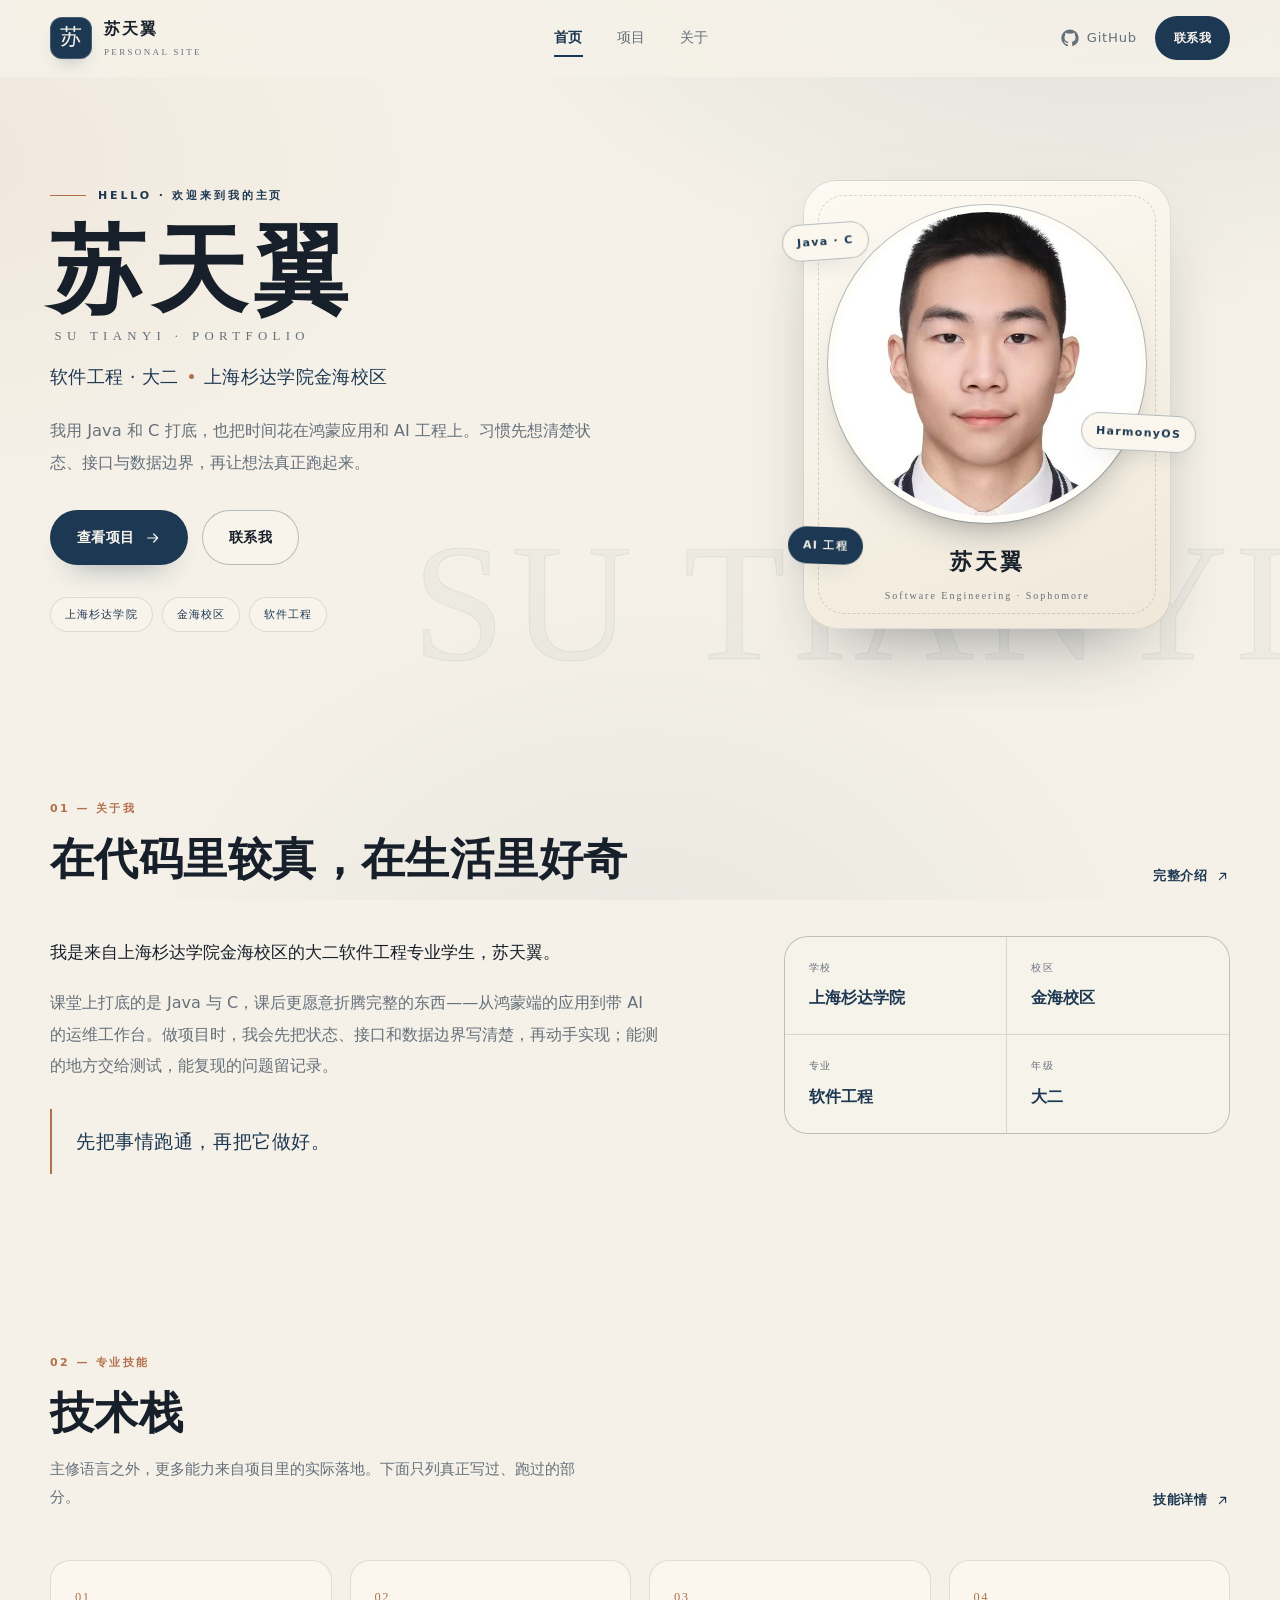
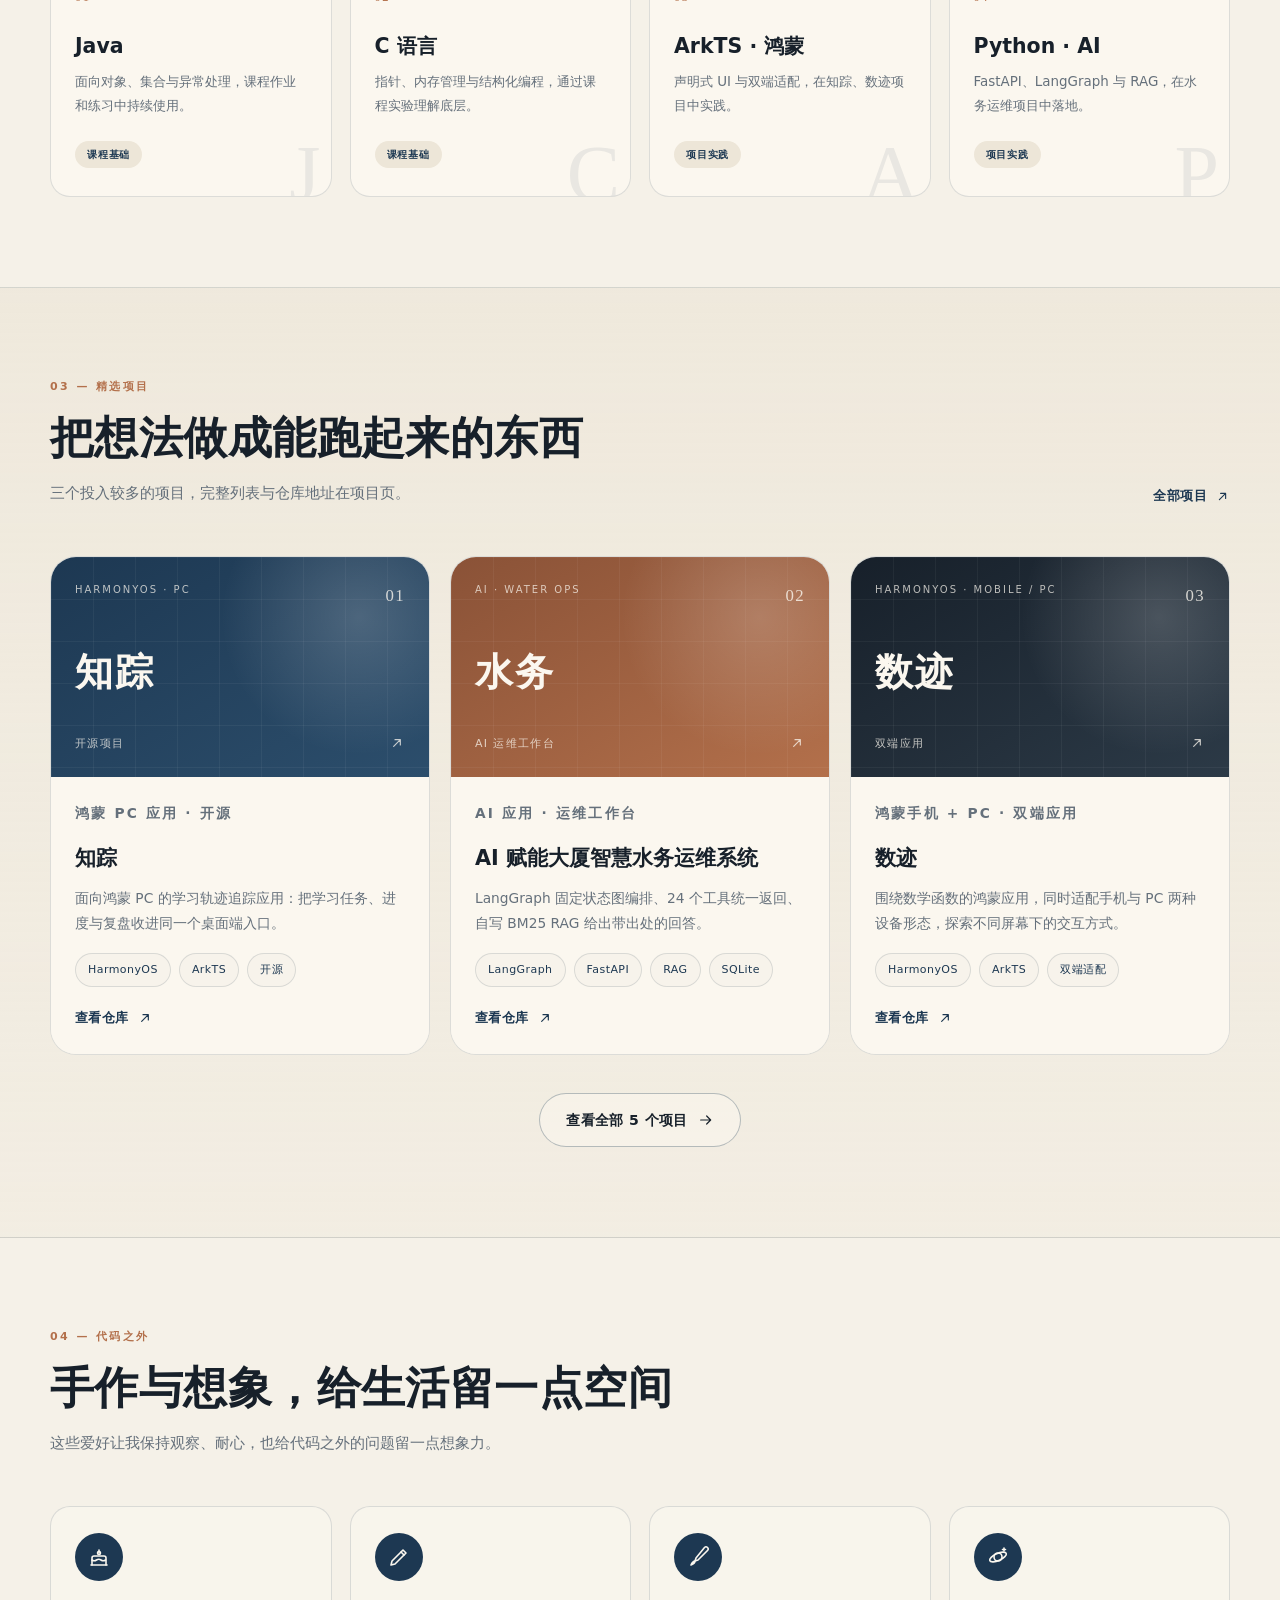
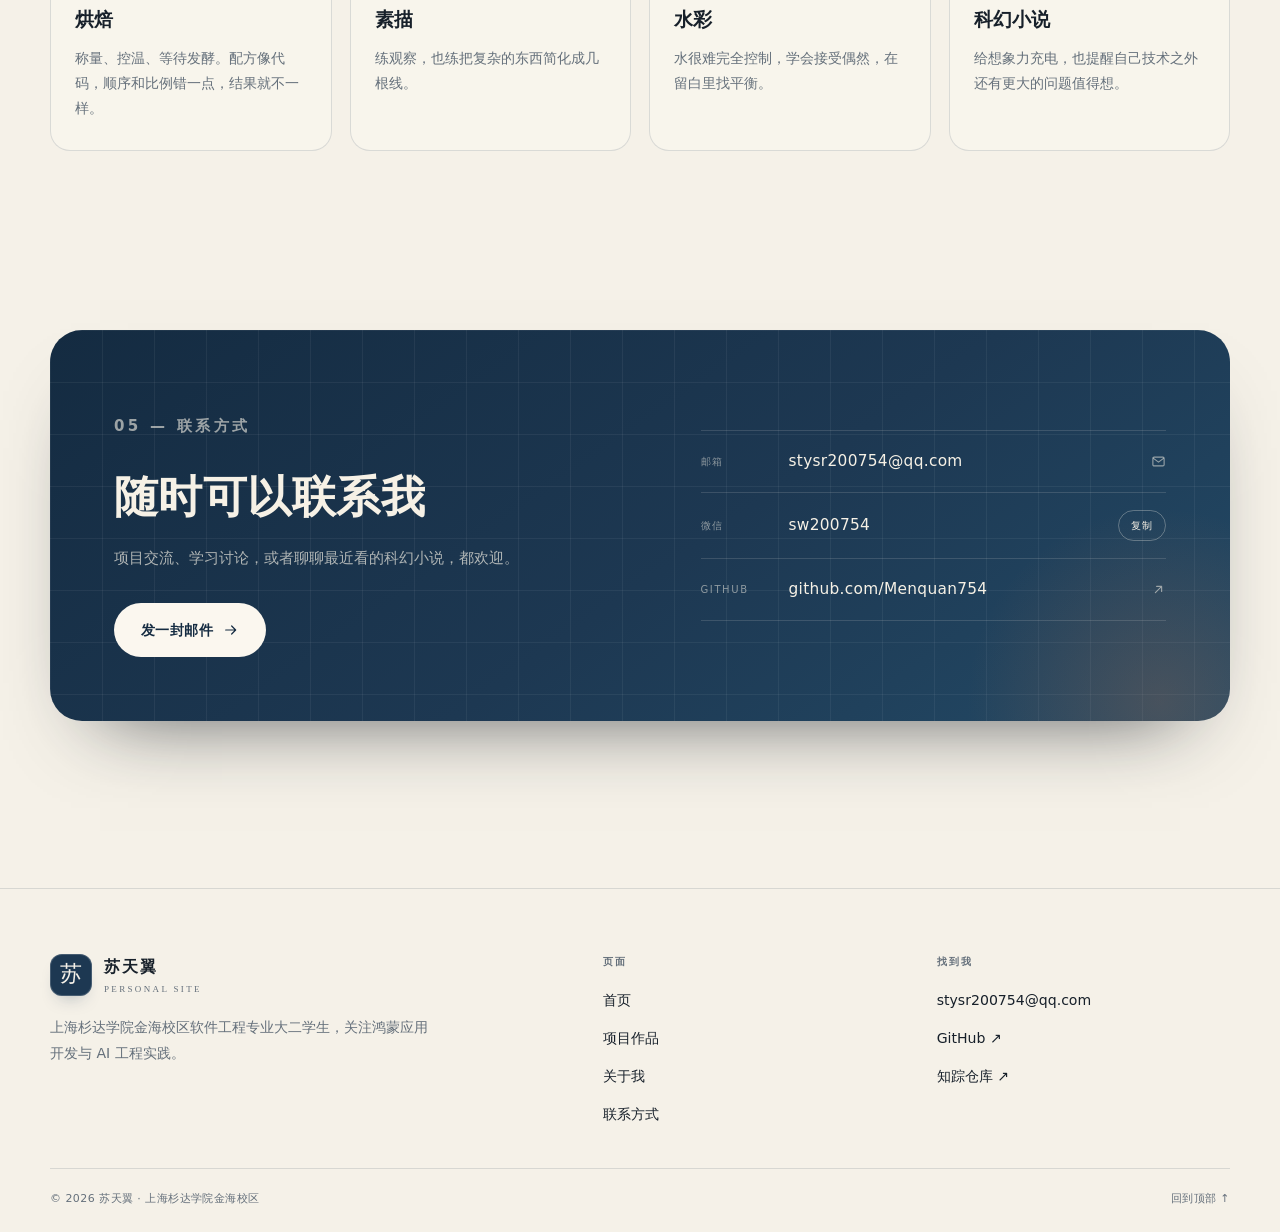
==== commit fa24078b: "Update index.html" ====
--- a/index.html
+++ b/index.html
@@ -189,7 +189,7 @@
         <div class="section-head" data-reveal>
           <div class="head-main">
             <p class="section-kicker">02 — 专业技能</p>
-            <h2>基础打底，项目见真章</h2>
+            <h2>技术栈</h2>
             <p class="section-desc">主修语言之外，更多能力来自项目里的实际落地。下面只列真正写过、跑过的部分。</p>
           </div>
           <a class="text-link" href="about.html#skills">
@@ -400,11 +400,6 @@
           </div>
 
           <ul class="contact-list">
-            <li>
-              <span class="contact-label">手机</span>
-              <a class="contact-value" href="tel:+8615000255784">150 0025 5784</a>
-              <svg class="icon" viewBox="0 0 24 24" aria-hidden="true"><path d="M22 16.92v3a2 2 0 0 1-2.18 2 19.79 19.79 0 0 1-8.63-3.07 19.5 19.5 0 0 1-6-6A19.79 19.79 0 0 1 2.12 4.18 2 2 0 0 1 4.11 2h3a2 2 0 0 1 2 1.72c.12.9.34 1.78.66 2.62a2 2 0 0 1-.45 2.11L8.1 9.9a16 16 0 0 0 6 6l1.45-1.22a2 2 0 0 1 2.11-.45c.84.32 1.72.54 2.62.66A2 2 0 0 1 22 16.92Z"/></svg>
-            </li>
             <li>
               <span class="contact-label">邮箱</span>
               <a class="contact-value" href="mailto:stysr200754@qq.com">stysr200754@qq.com</a>
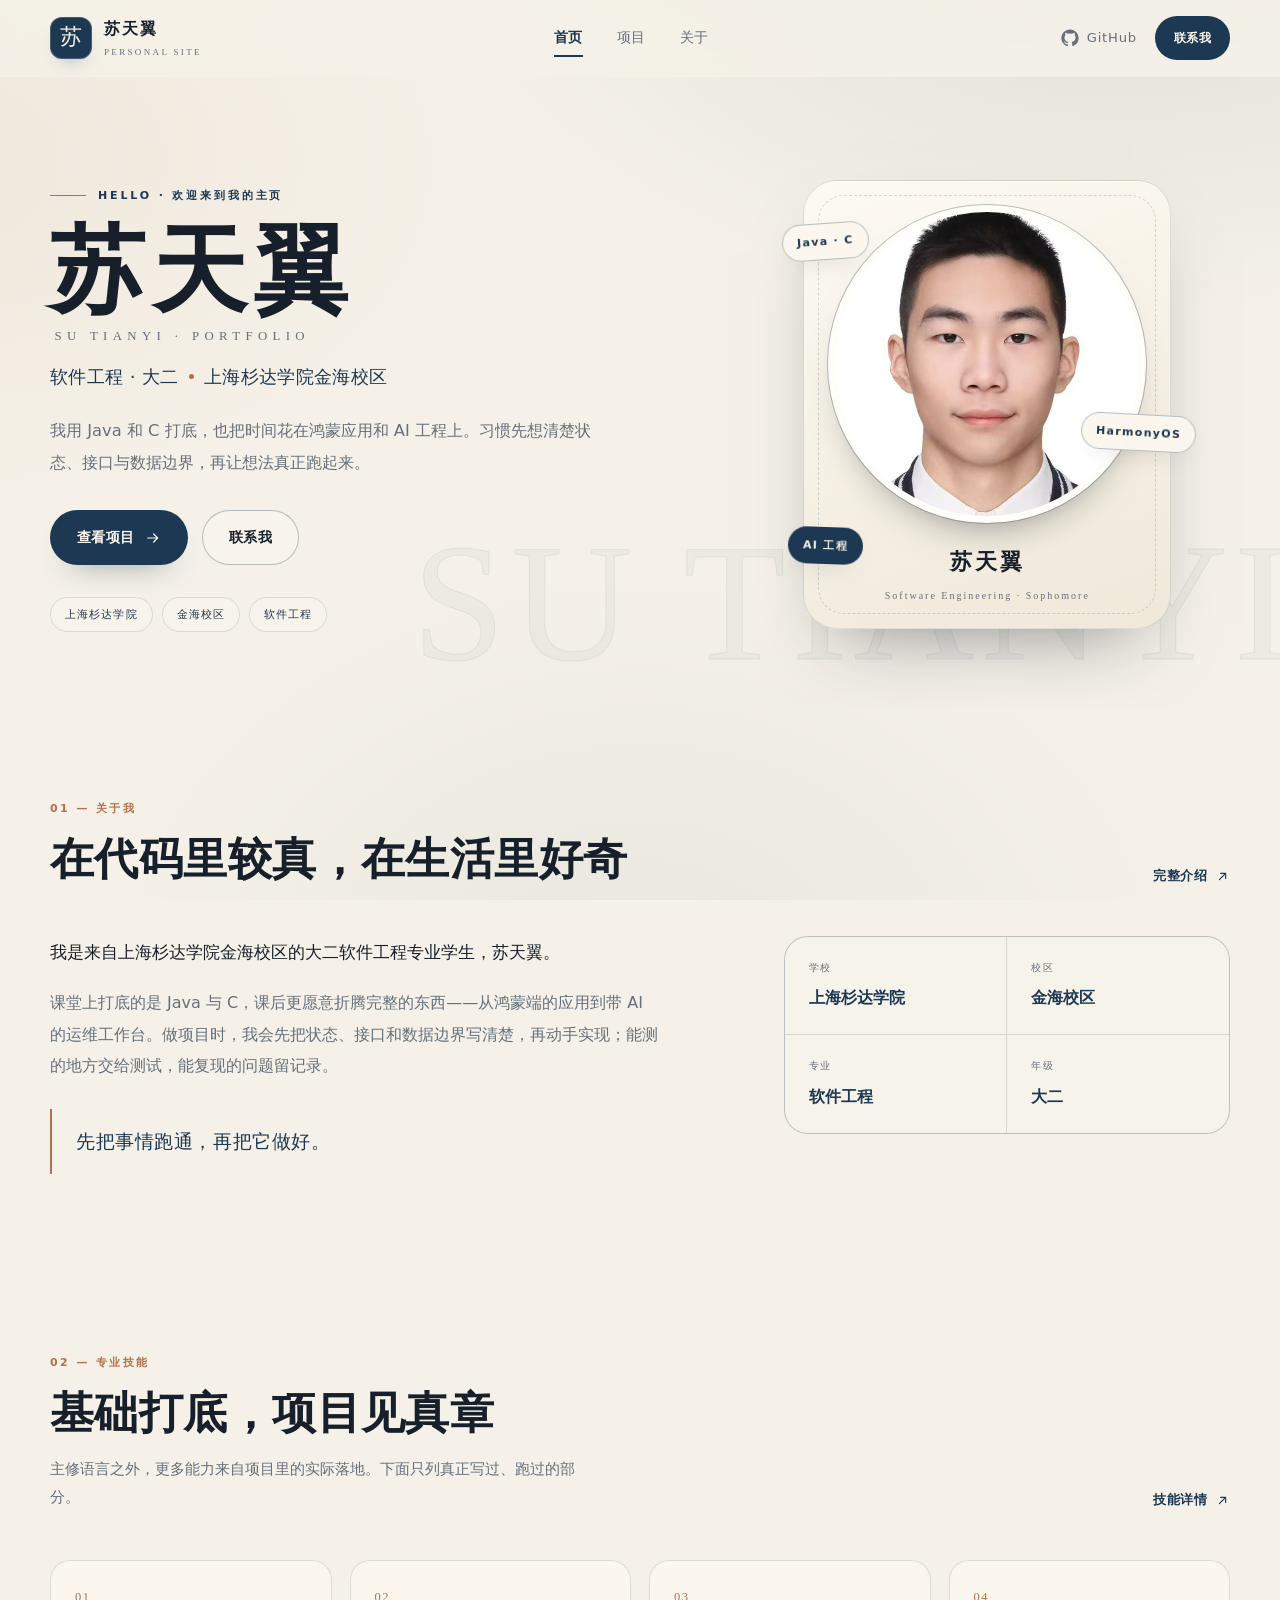
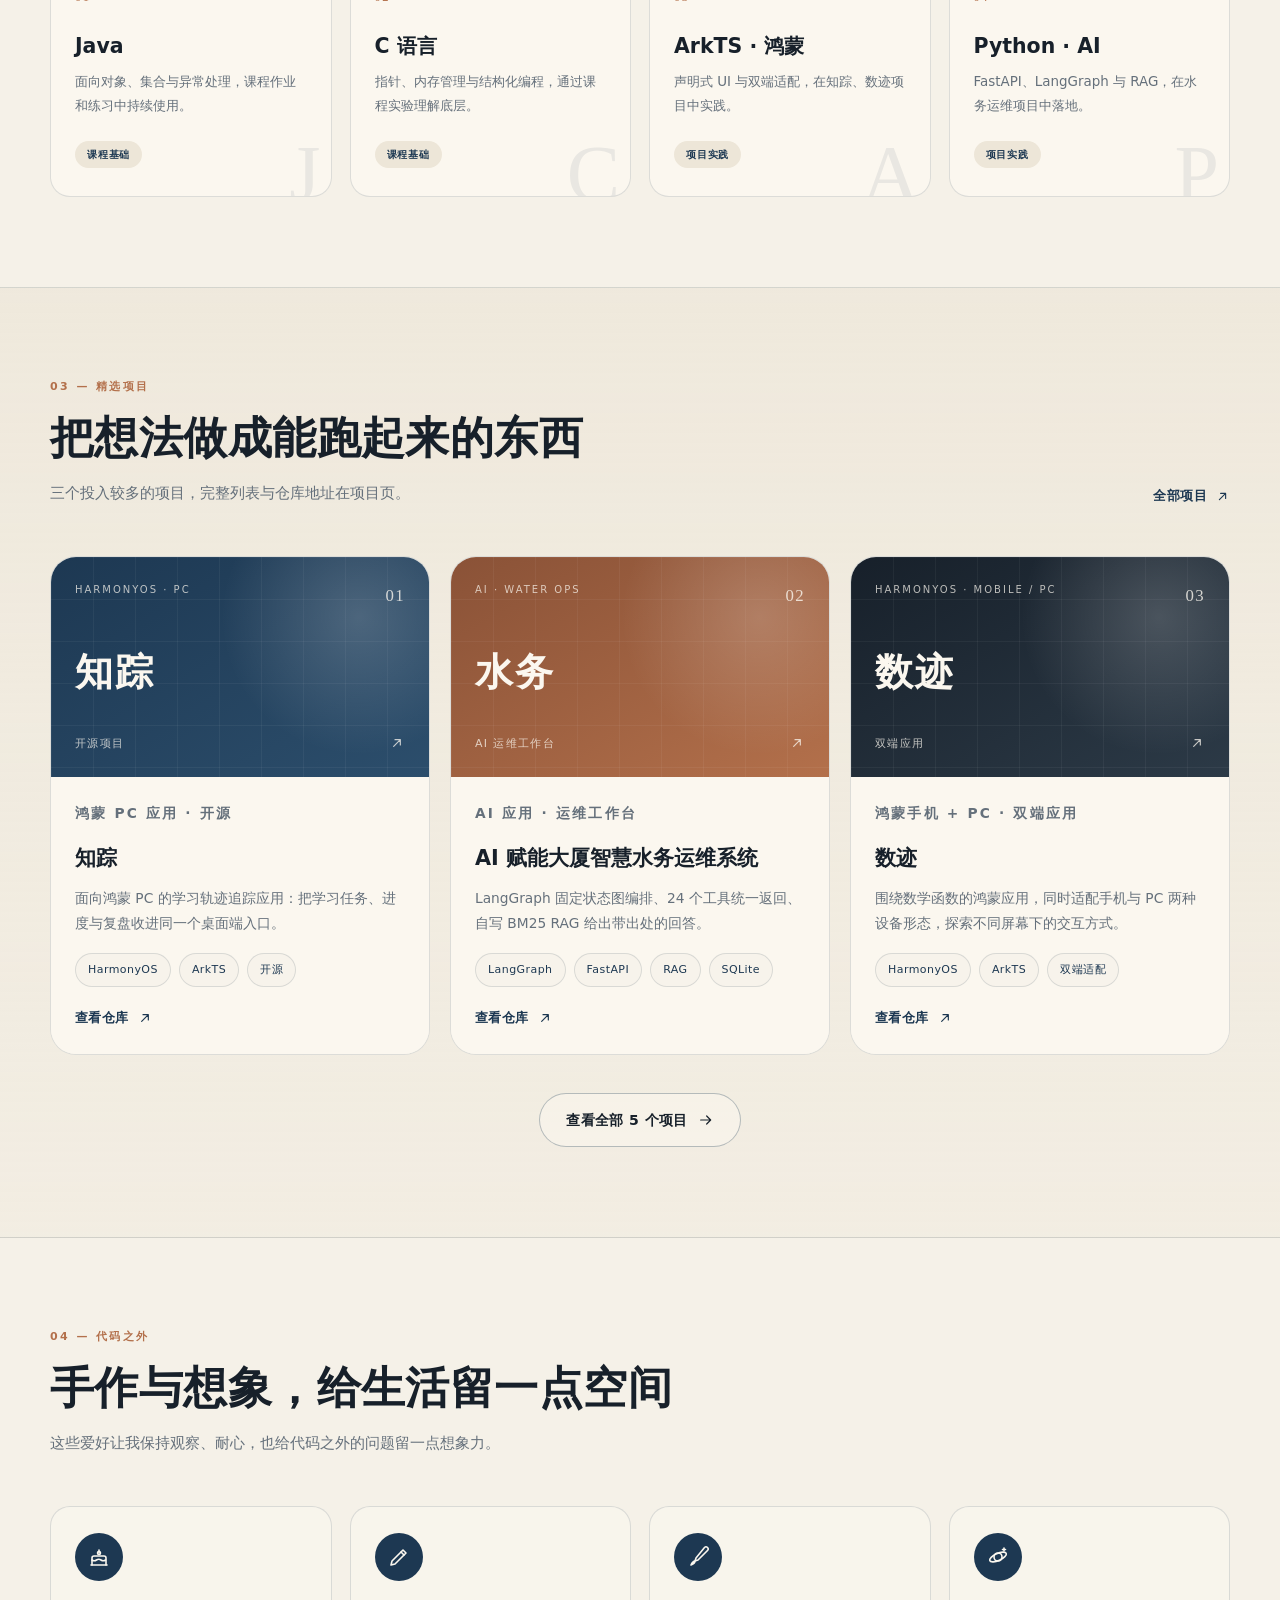
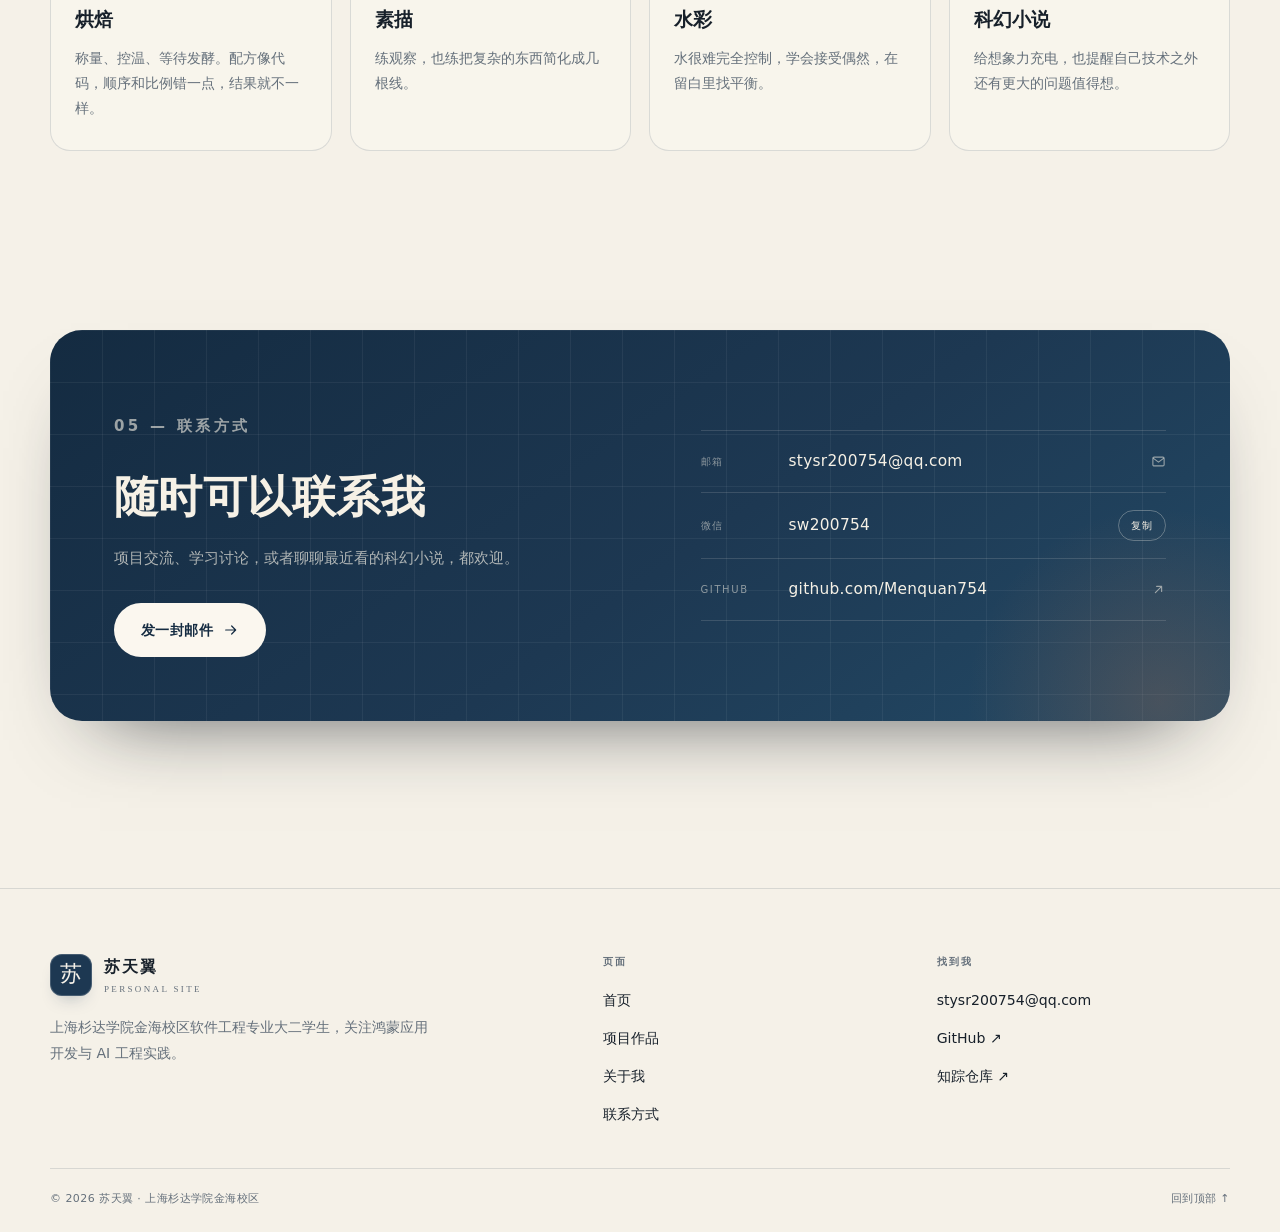
==== commit dab72ad9: "Adjust section headings" ====
--- a/index.html
+++ b/index.html
@@ -189,7 +189,7 @@
         <div class="section-head" data-reveal>
           <div class="head-main">
             <p class="section-kicker">02 — 专业技能</p>
-            <h2>技术栈</h2>
+            <h2>基础打底，项目见真章</h2>
             <p class="section-desc">主修语言之外，更多能力来自项目里的实际落地。下面只列真正写过、跑过的部分。</p>
           </div>
           <a class="text-link" href="about.html#skills">
